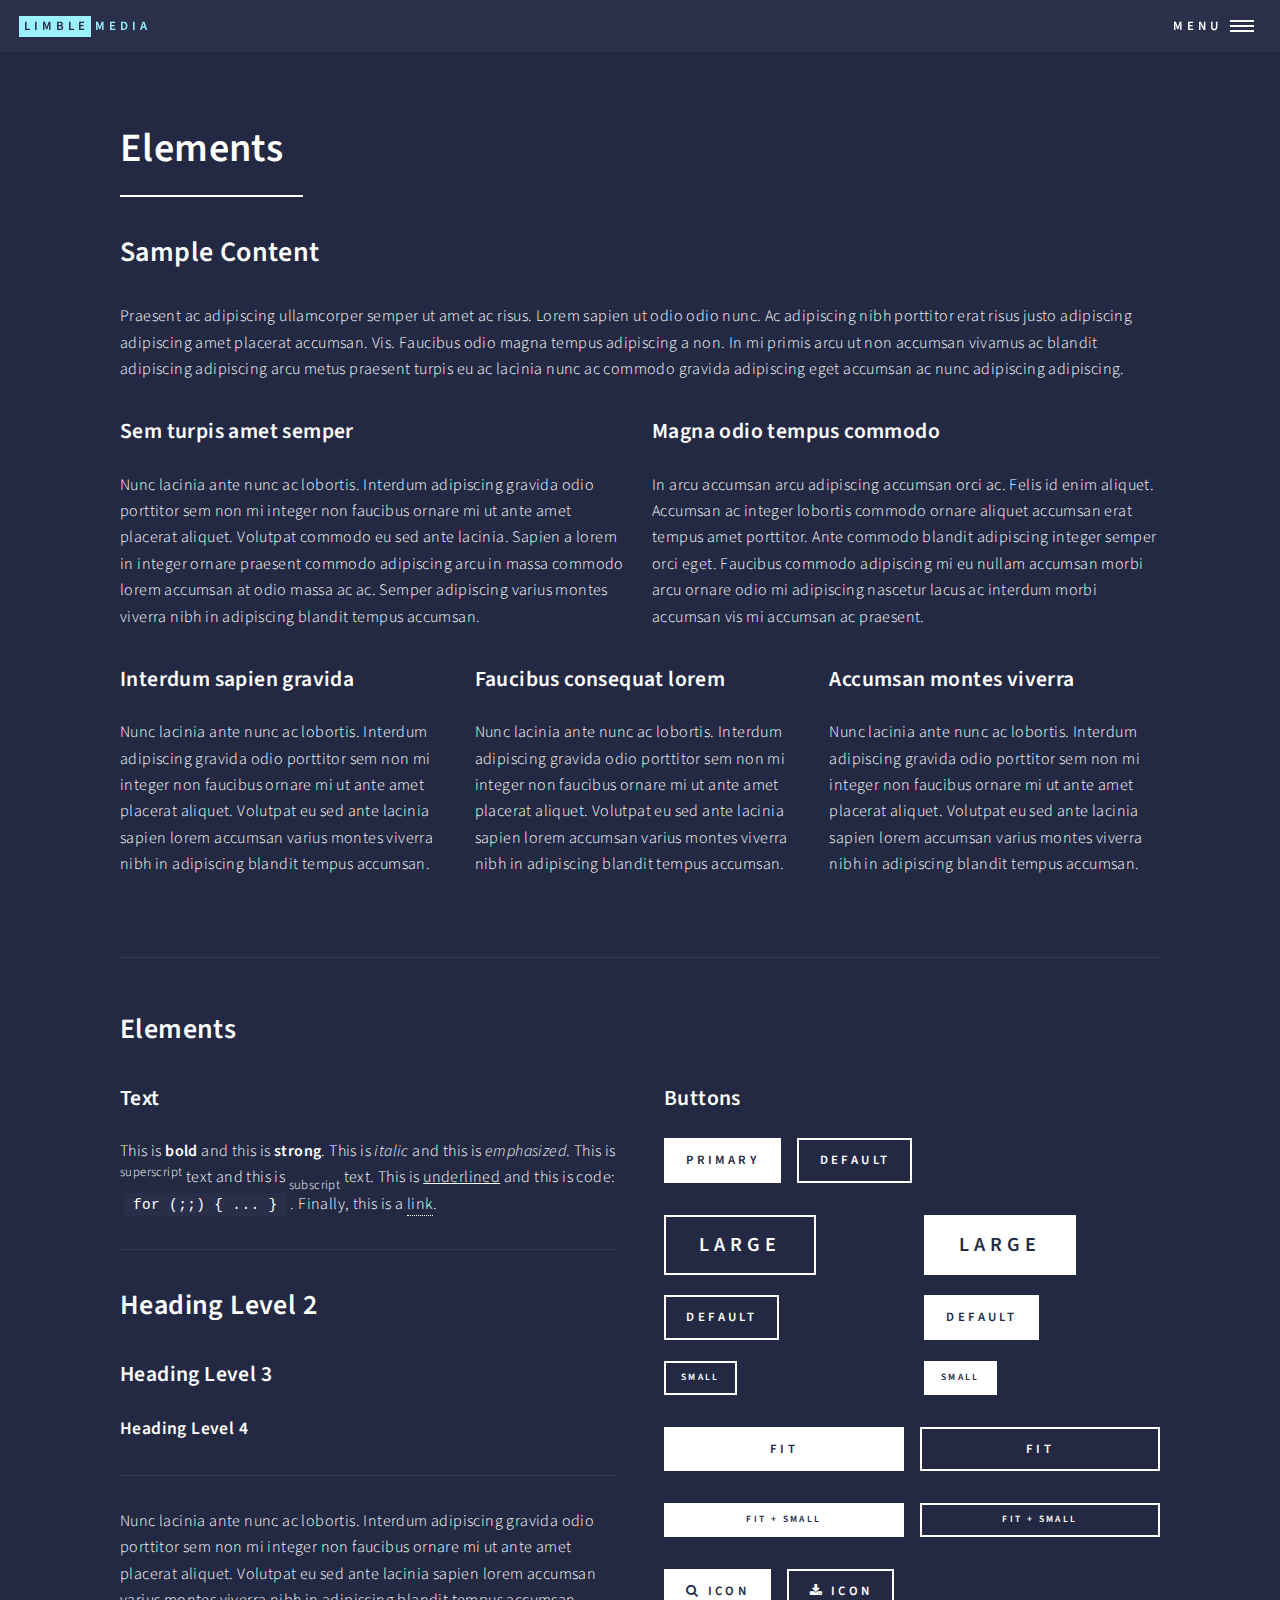
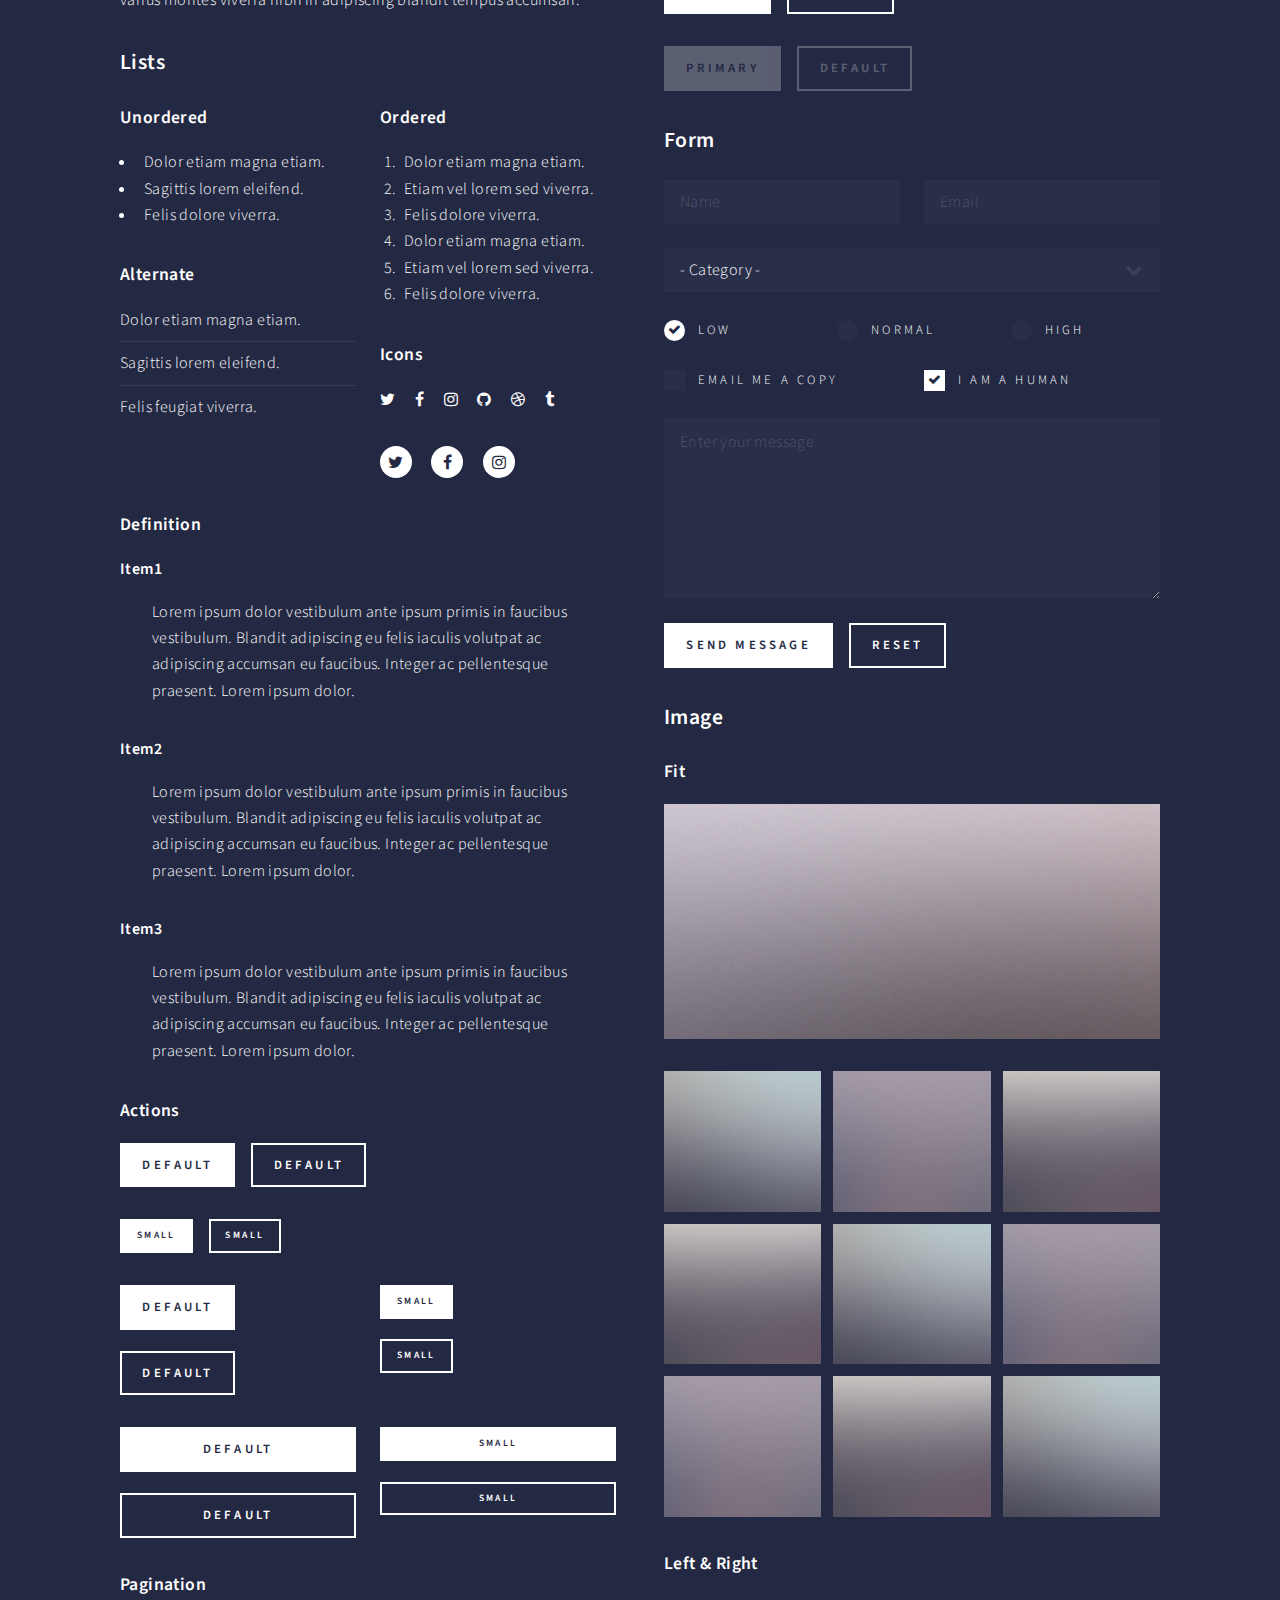
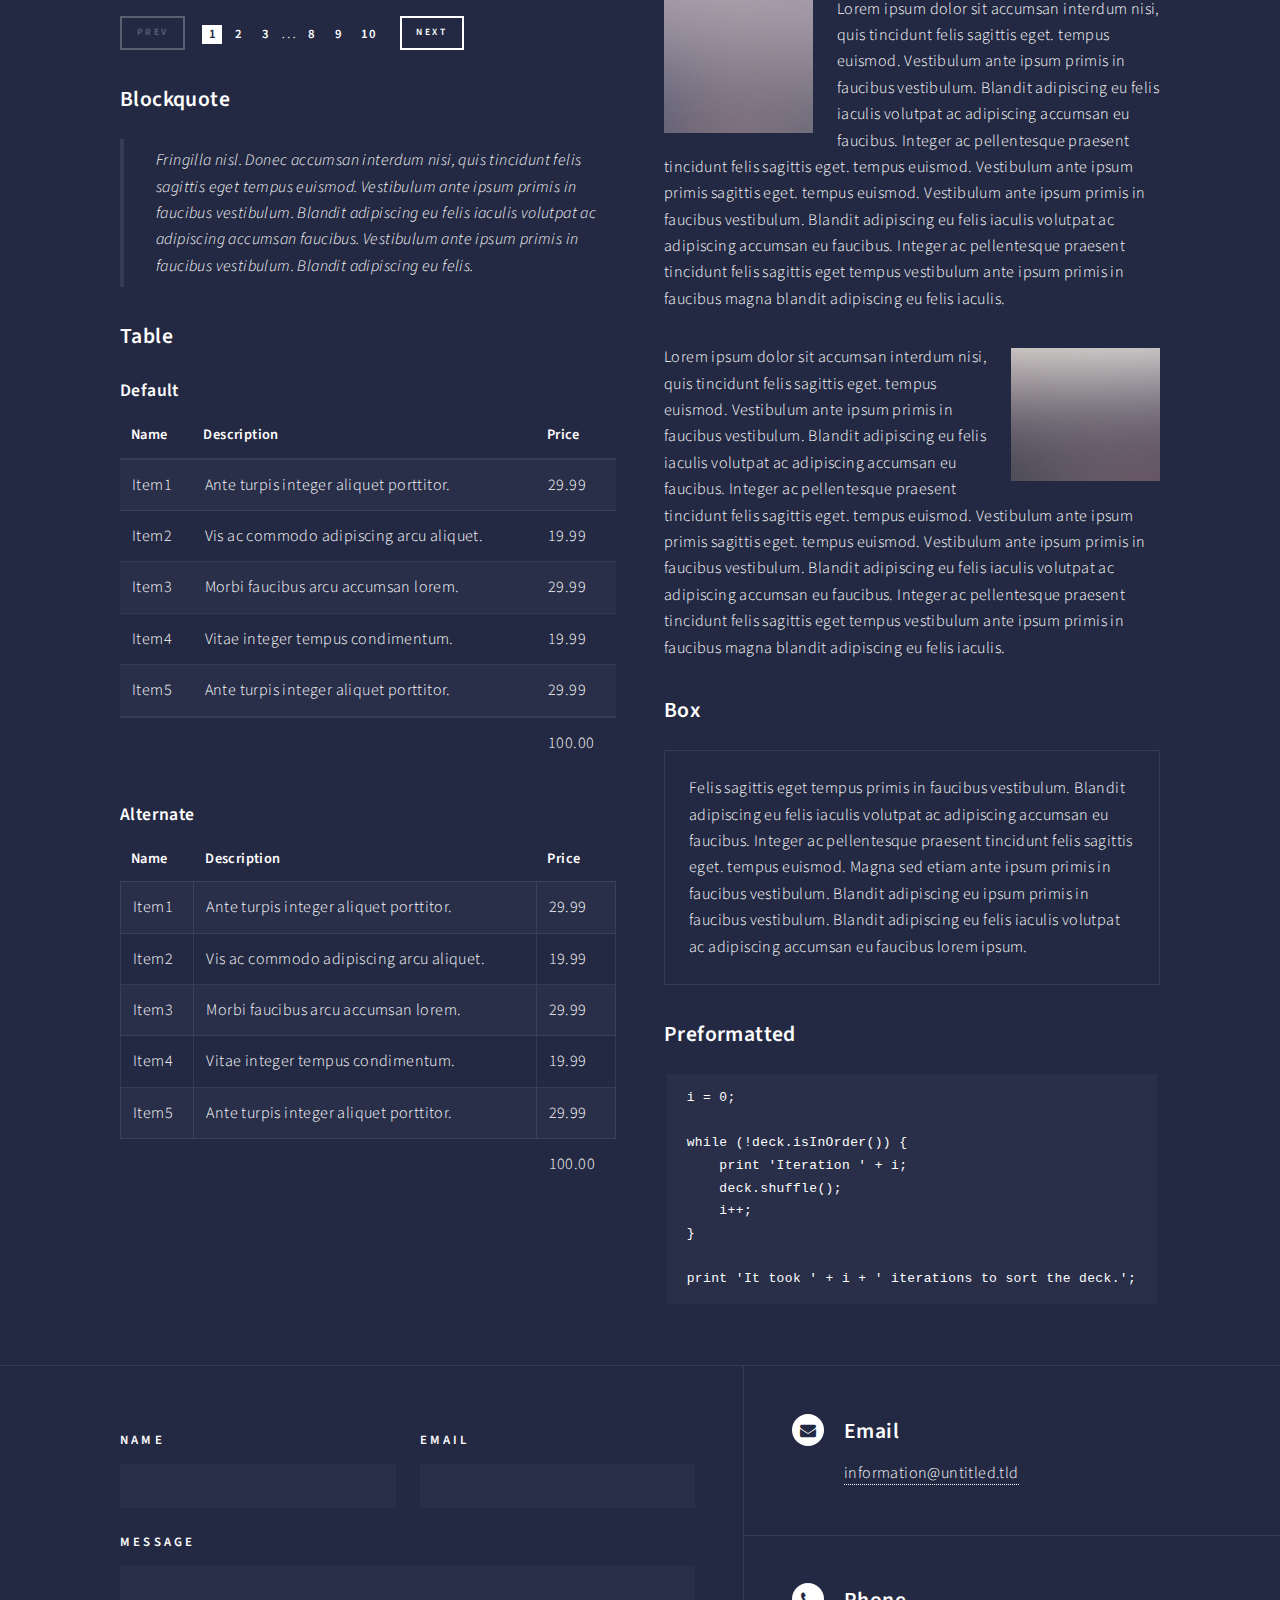
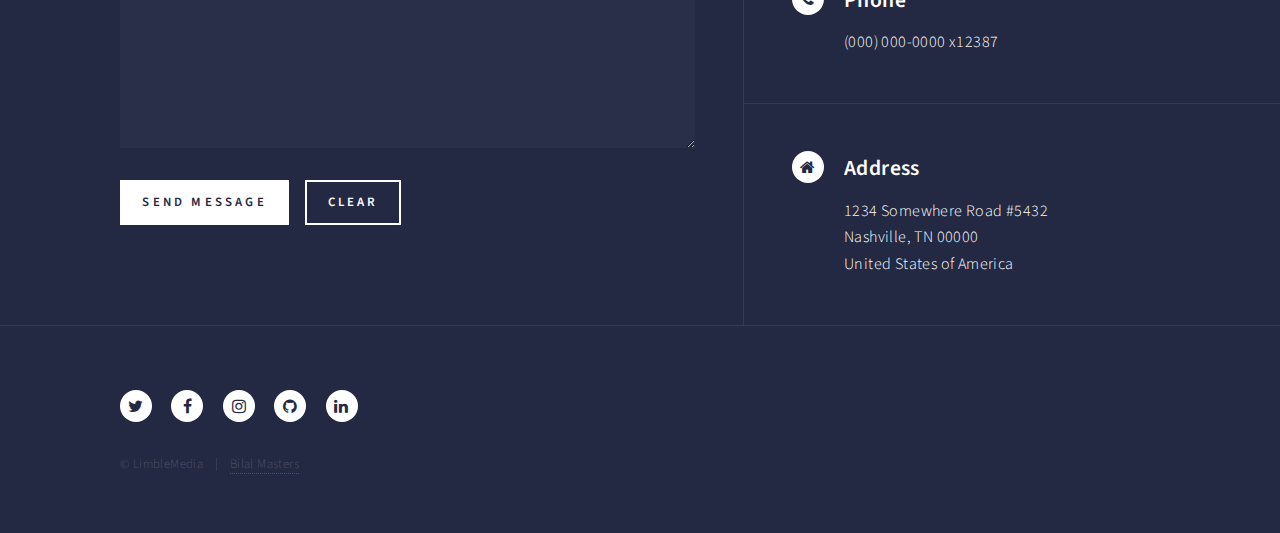
==== about.html @ fd4a2214 "Changes made to multiple files." ====
<!DOCTYPE HTML>
<!--
	Forty by HTML5 UP
	html5up.net | @ajlkn
	Free for personal and commercial use under the CCA 3.0 license (html5up.net/license)
-->
<html>
	<head>
		<title>LimbleMedia</title>
		<meta charset="utf-8" />
		<meta name="viewport" content="width=device-width, initial-scale=1, user-scalable=no" />
		<link rel="stylesheet" href="assets/css/main.css" />
		<noscript><link rel="stylesheet" href="assets/css/noscript.css" /></noscript>
	</head>
	<body class="is-preload">

		<!-- Wrapper -->
			<div id="wrapper">

				<!-- Header -->
					<header id="header">
						<a href="index.html" class="logo"><strong>Limble</strong><span>Media</span></a>
						<nav>
							<a href="#menu">Menu</a>
						</nav>
					</header>

				<!-- Menu -->
					<nav id="menu">
						<ul class="links">
							<li><a href="index.html">Home</a></li>
							<li><a href="landing.html">Landing</a></li>
							<li><a href="generic.html">Generic</a></li>
							<li><a href="elements.html">Elements</a></li>
						</ul>
						<ul class="actions stacked">
							<li><a href="#" class="button primary fit">Get Started</a></li>
							<li><a href="#" class="button fit">Log In</a></li>
						</ul>
					</nav>

				<!-- Main -->
					<div id="main" class="alt">

						<!-- One -->
							<section id="one">
								<div class="inner">
									<header class="major">
										<h1>Elements</h1>
									</header>

									<!-- Content -->
										<h2 id="content">Sample Content</h2>
										<p>Praesent ac adipiscing ullamcorper semper ut amet ac risus. Lorem sapien ut odio odio nunc. Ac adipiscing nibh porttitor erat risus justo adipiscing adipiscing amet placerat accumsan. Vis. Faucibus odio magna tempus adipiscing a non. In mi primis arcu ut non accumsan vivamus ac blandit adipiscing adipiscing arcu metus praesent turpis eu ac lacinia nunc ac commodo gravida adipiscing eget accumsan ac nunc adipiscing adipiscing.</p>
										<div class="row">
											<div class="col-6 col-12-small">
												<h3>Sem turpis amet semper</h3>
												<p>Nunc lacinia ante nunc ac lobortis. Interdum adipiscing gravida odio porttitor sem non mi integer non faucibus ornare mi ut ante amet placerat aliquet. Volutpat commodo eu sed ante lacinia. Sapien a lorem in integer ornare praesent commodo adipiscing arcu in massa commodo lorem accumsan at odio massa ac ac. Semper adipiscing varius montes viverra nibh in adipiscing blandit tempus accumsan.</p>
											</div>
											<div class="col-6 col-12-small">
												<h3>Magna odio tempus commodo</h3>
												<p>In arcu accumsan arcu adipiscing accumsan orci ac. Felis id enim aliquet. Accumsan ac integer lobortis commodo ornare aliquet accumsan erat tempus amet porttitor. Ante commodo blandit adipiscing integer semper orci eget. Faucibus commodo adipiscing mi eu nullam accumsan morbi arcu ornare odio mi adipiscing nascetur lacus ac interdum morbi accumsan vis mi accumsan ac praesent.</p>
											</div>
											<!-- Break -->
											<div class="col-4 col-12-medium">
												<h3>Interdum sapien gravida</h3>
												<p>Nunc lacinia ante nunc ac lobortis. Interdum adipiscing gravida odio porttitor sem non mi integer non faucibus ornare mi ut ante amet placerat aliquet. Volutpat eu sed ante lacinia sapien lorem accumsan varius montes viverra nibh in adipiscing blandit tempus accumsan.</p>
											</div>
											<div class="col-4 col-12-medium">
												<h3>Faucibus consequat lorem</h3>
												<p>Nunc lacinia ante nunc ac lobortis. Interdum adipiscing gravida odio porttitor sem non mi integer non faucibus ornare mi ut ante amet placerat aliquet. Volutpat eu sed ante lacinia sapien lorem accumsan varius montes viverra nibh in adipiscing blandit tempus accumsan.</p>
											</div>
											<div class="col-4 col-12-medium">
												<h3>Accumsan montes viverra</h3>
												<p>Nunc lacinia ante nunc ac lobortis. Interdum adipiscing gravida odio porttitor sem non mi integer non faucibus ornare mi ut ante amet placerat aliquet. Volutpat eu sed ante lacinia sapien lorem accumsan varius montes viverra nibh in adipiscing blandit tempus accumsan.</p>
											</div>
										</div>

									<hr class="major" />

									<!-- Elements -->
										<h2 id="elements">Elements</h2>
										<div class="row gtr-200">
											<div class="col-6 col-12-medium">

												<!-- Text stuff -->
													<h3>Text</h3>
													<p>This is <b>bold</b> and this is <strong>strong</strong>. This is <i>italic</i> and this is <em>emphasized</em>.
													This is <sup>superscript</sup> text and this is <sub>subscript</sub> text.
													This is <u>underlined</u> and this is code: <code>for (;;) { ... }</code>.
													Finally, this is a <a href="#">link</a>.</p>
													<hr />
													<h2>Heading Level 2</h2>
													<h3>Heading Level 3</h3>
													<h4>Heading Level 4</h4>
													<hr />
													<p>Nunc lacinia ante nunc ac lobortis. Interdum adipiscing gravida odio porttitor sem non mi integer non faucibus ornare mi ut ante amet placerat aliquet. Volutpat eu sed ante lacinia sapien lorem accumsan varius montes viverra nibh in adipiscing blandit tempus accumsan.</p>

												<!-- Lists -->
													<h3>Lists</h3>
													<div class="row">
														<div class="col-6 col-12-small">

															<h4>Unordered</h4>
															<ul>
																<li>Dolor etiam magna etiam.</li>
																<li>Sagittis lorem eleifend.</li>
																<li>Felis dolore viverra.</li>
															</ul>

															<h4>Alternate</h4>
															<ul class="alt">
																<li>Dolor etiam magna etiam.</li>
																<li>Sagittis lorem eleifend.</li>
																<li>Felis feugiat viverra.</li>
															</ul>

														</div>
														<div class="col-6 col-12-small">

															<h4>Ordered</h4>
															<ol>
																<li>Dolor etiam magna etiam.</li>
																<li>Etiam vel lorem sed viverra.</li>
																<li>Felis dolore viverra.</li>
																<li>Dolor etiam magna etiam.</li>
																<li>Etiam vel lorem sed viverra.</li>
																<li>Felis dolore viverra.</li>
															</ol>

															<h4>Icons</h4>
															<ul class="icons">
																<li><a href="#" class="icon fa-twitter"><span class="label">Twitter</span></a></li>
																<li><a href="#" class="icon fa-facebook"><span class="label">Facebook</span></a></li>
																<li><a href="#" class="icon fa-instagram"><span class="label">Instagram</span></a></li>
																<li><a href="#" class="icon fa-github"><span class="label">Github</span></a></li>
																<li><a href="#" class="icon fa-dribbble"><span class="label">Dribbble</span></a></li>
																<li><a href="#" class="icon fa-tumblr"><span class="label">Tumblr</span></a></li>
															</ul>
															<ul class="icons">
																<li><a href="#" class="icon alt fa-twitter"><span class="label">Twitter</span></a></li>
																<li><a href="#" class="icon alt fa-facebook"><span class="label">Facebook</span></a></li>
																<li><a href="#" class="icon alt fa-instagram"><span class="label">Instagram</span></a></li>
															</ul>

														</div>
													</div>
													<h4>Definition</h4>
													<dl>
														<dt>Item1</dt>
														<dd>
															<p>Lorem ipsum dolor vestibulum ante ipsum primis in faucibus vestibulum. Blandit adipiscing eu felis iaculis volutpat ac adipiscing accumsan eu faucibus. Integer ac pellentesque praesent. Lorem ipsum dolor.</p>
														</dd>
														<dt>Item2</dt>
														<dd>
															<p>Lorem ipsum dolor vestibulum ante ipsum primis in faucibus vestibulum. Blandit adipiscing eu felis iaculis volutpat ac adipiscing accumsan eu faucibus. Integer ac pellentesque praesent. Lorem ipsum dolor.</p>
														</dd>
														<dt>Item3</dt>
														<dd>
															<p>Lorem ipsum dolor vestibulum ante ipsum primis in faucibus vestibulum. Blandit adipiscing eu felis iaculis volutpat ac adipiscing accumsan eu faucibus. Integer ac pellentesque praesent. Lorem ipsum dolor.</p>
														</dd>
													</dl>

													<h4>Actions</h4>
													<ul class="actions">
														<li><a href="#" class="button primary">Default</a></li>
														<li><a href="#" class="button">Default</a></li>
													</ul>
													<ul class="actions small">
														<li><a href="#" class="button primary small">Small</a></li>
														<li><a href="#" class="button small">Small</a></li>
													</ul>
													<div class="row">
														<div class="col-6 col-12-small">
															<ul class="actions stacked">
																<li><a href="#" class="button primary">Default</a></li>
																<li><a href="#" class="button">Default</a></li>
															</ul>
														</div>
														<div class="col-6 col-12-small">
															<ul class="actions stacked">
																<li><a href="#" class="button primary small">Small</a></li>
																<li><a href="#" class="button small">Small</a></li>
															</ul>
														</div>
														<div class="col-6 col-12-small">
															<ul class="actions stacked">
																<li><a href="#" class="button primary fit">Default</a></li>
																<li><a href="#" class="button fit">Default</a></li>
															</ul>
														</div>
														<div class="col-6 col-12-small">
															<ul class="actions stacked">
																<li><a href="#" class="button primary small fit">Small</a></li>
																<li><a href="#" class="button small fit">Small</a></li>
															</ul>
														</div>
													</div>

													<h4>Pagination</h4>
													<ul class="pagination">
														<li><span class="button small disabled">Prev</span></li>
														<li><a href="#" class="page active">1</a></li>
														<li><a href="#" class="page">2</a></li>
														<li><a href="#" class="page">3</a></li>
														<li><span>&hellip;</span></li>
														<li><a href="#" class="page">8</a></li>
														<li><a href="#" class="page">9</a></li>
														<li><a href="#" class="page">10</a></li>
														<li><a href="#" class="button small">Next</a></li>
													</ul>

												<!-- Blockquote -->
													<h3>Blockquote</h3>
													<blockquote>Fringilla nisl. Donec accumsan interdum nisi, quis tincidunt felis sagittis eget tempus euismod. Vestibulum ante ipsum primis in faucibus vestibulum. Blandit adipiscing eu felis iaculis volutpat ac adipiscing accumsan faucibus. Vestibulum ante ipsum primis in faucibus vestibulum. Blandit adipiscing eu felis.</blockquote>

												<!-- Table -->
													<h3>Table</h3>

													<h4>Default</h4>
													<div class="table-wrapper">
														<table>
															<thead>
																<tr>
																	<th>Name</th>
																	<th>Description</th>
																	<th>Price</th>
																</tr>
															</thead>
															<tbody>
																<tr>
																	<td>Item1</td>
																	<td>Ante turpis integer aliquet porttitor.</td>
																	<td>29.99</td>
																</tr>
																<tr>
																	<td>Item2</td>
																	<td>Vis ac commodo adipiscing arcu aliquet.</td>
																	<td>19.99</td>
																</tr>
																<tr>
																	<td>Item3</td>
																	<td> Morbi faucibus arcu accumsan lorem.</td>
																	<td>29.99</td>
																</tr>
																<tr>
																	<td>Item4</td>
																	<td>Vitae integer tempus condimentum.</td>
																	<td>19.99</td>
																</tr>
																<tr>
																	<td>Item5</td>
																	<td>Ante turpis integer aliquet porttitor.</td>
																	<td>29.99</td>
																</tr>
															</tbody>
															<tfoot>
																<tr>
																	<td colspan="2"></td>
																	<td>100.00</td>
																</tr>
															</tfoot>
														</table>
													</div>

													<h4>Alternate</h4>
													<div class="table-wrapper">
														<table class="alt">
															<thead>
																<tr>
																	<th>Name</th>
																	<th>Description</th>
																	<th>Price</th>
																</tr>
															</thead>
															<tbody>
																<tr>
																	<td>Item1</td>
																	<td>Ante turpis integer aliquet porttitor.</td>
																	<td>29.99</td>
																</tr>
																<tr>
																	<td>Item2</td>
																	<td>Vis ac commodo adipiscing arcu aliquet.</td>
																	<td>19.99</td>
																</tr>
																<tr>
																	<td>Item3</td>
																	<td> Morbi faucibus arcu accumsan lorem.</td>
																	<td>29.99</td>
																</tr>
																<tr>
																	<td>Item4</td>
																	<td>Vitae integer tempus condimentum.</td>
																	<td>19.99</td>
																</tr>
																<tr>
																	<td>Item5</td>
																	<td>Ante turpis integer aliquet porttitor.</td>
																	<td>29.99</td>
																</tr>
															</tbody>
															<tfoot>
																<tr>
																	<td colspan="2"></td>
																	<td>100.00</td>
																</tr>
															</tfoot>
														</table>
													</div>

											</div>
											<div class="col-6 col-12-medium">

												<!-- Buttons -->
													<h3>Buttons</h3>
													<ul class="actions">
														<li><a href="#" class="button primary">Primary</a></li>
														<li><a href="#" class="button">Default</a></li>
													</ul>
													<div class="row">
														<div class="col-6 col-12-xsmall">
															<ul class="actions stacked">
																<li><a href="#" class="button large">Large</a></li>
																<li><a href="#" class="button">Default</a></li>
																<li><a href="#" class="button small">Small</a></li>
															</ul>
														</div>
														<div class="col-6 col-12-xsmall">
															<ul class="actions stacked">
																<li><a href="#" class="button primary large">Large</a></li>
																<li><a href="#" class="button primary">Default</a></li>
																<li><a href="#" class="button primary small">Small</a></li>
															</ul>
														</div>
													</div>
													<ul class="actions fit">
														<li><a href="#" class="button primary fit">Fit</a></li>
														<li><a href="#" class="button fit">Fit</a></li>
													</ul>
													<ul class="actions fit small">
														<li><a href="#" class="button primary fit small">Fit + Small</a></li>
														<li><a href="#" class="button fit small">Fit + Small</a></li>
													</ul>
													<ul class="actions">
														<li><a href="#" class="button primary icon fa-search">Icon</a></li>
														<li><a href="#" class="button icon fa-download">Icon</a></li>
													</ul>
													<ul class="actions">
														<li><span class="button primary disabled">Primary</span></li>
														<li><span class="button disabled">Default</span></li>
													</ul>

												<!-- Form -->
													<h3>Form</h3>

													<form method="post" action="#">
														<div class="row gtr-uniform">
															<div class="col-6 col-12-xsmall">
																<input type="text" name="demo-name" id="demo-name" value="" placeholder="Name" />
															</div>
															<div class="col-6 col-12-xsmall">
																<input type="email" name="demo-email" id="demo-email" value="" placeholder="Email" />
															</div>
															<!-- Break -->
															<div class="col-12">
																<select name="demo-category" id="demo-category">
																	<option value="">- Category -</option>
																	<option value="1">Manufacturing</option>
																	<option value="1">Shipping</option>
																	<option value="1">Administration</option>
																	<option value="1">Human Resources</option>
																</select>
															</div>
															<!-- Break -->
															<div class="col-4 col-12-small">
																<input type="radio" id="demo-priority-low" name="demo-priority" checked>
																<label for="demo-priority-low">Low</label>
															</div>
															<div class="col-4 col-12-small">
																<input type="radio" id="demo-priority-normal" name="demo-priority">
																<label for="demo-priority-normal">Normal</label>
															</div>
															<div class="col-4 col-12-small">
																<input type="radio" id="demo-priority-high" name="demo-priority">
																<label for="demo-priority-high">High</label>
															</div>
															<!-- Break -->
															<div class="col-6 col-12-small">
																<input type="checkbox" id="demo-copy" name="demo-copy">
																<label for="demo-copy">Email me a copy</label>
															</div>
															<div class="col-6 col-12-small">
																<input type="checkbox" id="demo-human" name="demo-human" checked>
																<label for="demo-human">I am a human</label>
															</div>
															<!-- Break -->
															<div class="col-12">
																<textarea name="demo-message" id="demo-message" placeholder="Enter your message" rows="6"></textarea>
															</div>
															<!-- Break -->
															<div class="col-12">
																<ul class="actions">
																	<li><input type="submit" value="Send Message" class="primary" /></li>
																	<li><input type="reset" value="Reset" /></li>
																</ul>
															</div>
														</div>
													</form>

												<!-- Image -->
													<h3>Image</h3>

													<h4>Fit</h4>
													<span class="image fit"><img src="images/pic03.jpg" alt="" /></span>
													<div class="box alt">
														<div class="row gtr-50 gtr-uniform">
															<div class="col-4"><span class="image fit"><img src="images/pic08.jpg" alt="" /></span></div>
															<div class="col-4"><span class="image fit"><img src="images/pic09.jpg" alt="" /></span></div>
															<div class="col-4"><span class="image fit"><img src="images/pic10.jpg" alt="" /></span></div>
															<!-- Break -->
															<div class="col-4"><span class="image fit"><img src="images/pic10.jpg" alt="" /></span></div>
															<div class="col-4"><span class="image fit"><img src="images/pic08.jpg" alt="" /></span></div>
															<div class="col-4"><span class="image fit"><img src="images/pic09.jpg" alt="" /></span></div>
															<!-- Break -->
															<div class="col-4"><span class="image fit"><img src="images/pic09.jpg" alt="" /></span></div>
															<div class="col-4"><span class="image fit"><img src="images/pic10.jpg" alt="" /></span></div>
															<div class="col-4"><span class="image fit"><img src="images/pic08.jpg" alt="" /></span></div>
														</div>
													</div>

													<h4>Left &amp; Right</h4>
													<p><span class="image left"><img src="images/pic09.jpg" alt="" /></span>Lorem ipsum dolor sit accumsan interdum nisi, quis tincidunt felis sagittis eget. tempus euismod. Vestibulum ante ipsum primis in faucibus vestibulum. Blandit adipiscing eu felis iaculis volutpat ac adipiscing accumsan eu faucibus. Integer ac pellentesque praesent tincidunt felis sagittis eget. tempus euismod. Vestibulum ante ipsum primis sagittis eget. tempus euismod. Vestibulum ante ipsum primis in faucibus vestibulum. Blandit adipiscing eu felis iaculis volutpat ac adipiscing accumsan eu faucibus. Integer ac pellentesque praesent tincidunt felis sagittis eget tempus vestibulum ante ipsum primis in faucibus magna blandit adipiscing eu felis iaculis.</p>
													<p><span class="image right"><img src="images/pic10.jpg" alt="" /></span>Lorem ipsum dolor sit accumsan interdum nisi, quis tincidunt felis sagittis eget. tempus euismod. Vestibulum ante ipsum primis in faucibus vestibulum. Blandit adipiscing eu felis iaculis volutpat ac adipiscing accumsan eu faucibus. Integer ac pellentesque praesent tincidunt felis sagittis eget. tempus euismod. Vestibulum ante ipsum primis sagittis eget. tempus euismod. Vestibulum ante ipsum primis in faucibus vestibulum. Blandit adipiscing eu felis iaculis volutpat ac adipiscing accumsan eu faucibus. Integer ac pellentesque praesent tincidunt felis sagittis eget tempus vestibulum ante ipsum primis in faucibus magna blandit adipiscing eu felis iaculis.</p>

												<!-- Box -->
													<h3>Box</h3>
													<div class="box">
														<p>Felis sagittis eget tempus primis in faucibus vestibulum. Blandit adipiscing eu felis iaculis volutpat ac adipiscing accumsan eu faucibus. Integer ac pellentesque praesent tincidunt felis sagittis eget. tempus euismod. Magna sed etiam ante ipsum primis in faucibus vestibulum. Blandit adipiscing eu ipsum primis in faucibus vestibulum. Blandit adipiscing eu felis iaculis volutpat ac adipiscing accumsan eu faucibus lorem ipsum.</p>
													</div>

												<!-- Preformatted Code -->
													<h3>Preformatted</h3>
													<pre><code>i = 0;

while (!deck.isInOrder()) {
    print 'Iteration ' + i;
    deck.shuffle();
    i++;
}

print 'It took ' + i + ' iterations to sort the deck.';
</code></pre>

											</div>
										</div>

								</div>
							</section>

					</div>

				<!-- Contact -->
					<section id="contact">
						<div class="inner">
							<section>
								<form method="post" action="#">
									<div class="fields">
										<div class="field half">
											<label for="name">Name</label>
											<input type="text" name="name" id="name" />
										</div>
										<div class="field half">
											<label for="email">Email</label>
											<input type="text" name="email" id="email" />
										</div>
										<div class="field">
											<label for="message">Message</label>
											<textarea name="message" id="message" rows="6"></textarea>
										</div>
									</div>
									<ul class="actions">
										<li><input type="submit" value="Send Message" class="primary" /></li>
										<li><input type="reset" value="Clear" /></li>
									</ul>
								</form>
							</section>
							<section class="split">
								<section>
									<div class="contact-method">
										<span class="icon alt fa-envelope"></span>
										<h3>Email</h3>
										<a href="#">information@untitled.tld</a>
									</div>
								</section>
								<section>
									<div class="contact-method">
										<span class="icon alt fa-phone"></span>
										<h3>Phone</h3>
										<span>(000) 000-0000 x12387</span>
									</div>
								</section>
								<section>
									<div class="contact-method">
										<span class="icon alt fa-home"></span>
										<h3>Address</h3>
										<span>1234 Somewhere Road #5432<br />
										Nashville, TN 00000<br />
										United States of America</span>
									</div>
								</section>
							</section>
						</div>
					</section>

				<!-- Footer -->
					<footer id="footer">
						<div class="inner">
							<ul class="icons">
								<li><a href="#" class="icon alt fa-twitter"><span class="label">Twitter</span></a></li>
								<li><a href="#" class="icon alt fa-facebook"><span class="label">Facebook</span></a></li>
								<li><a href="#" class="icon alt fa-instagram"><span class="label">Instagram</span></a></li>
								<li><a href="#" class="icon alt fa-github"><span class="label">GitHub</span></a></li>
								<li><a href="#" class="icon alt fa-linkedin"><span class="label">LinkedIn</span></a></li>
							</ul>
							<ul class="copyright">
								<li>&copy; LimbleMedia</li><li><a href="https://www.bilalmasters.com/">Bilal Masters</a></li>
							</ul>
						</div>
					</footer>

			</div>

		<!-- Scripts -->
			<script src="assets/js/jquery.min.js"></script>
			<script src="assets/js/jquery.scrolly.min.js"></script>
			<script src="assets/js/jquery.scrollex.min.js"></script>
			<script src="assets/js/browser.min.js"></script>
			<script src="assets/js/breakpoints.min.js"></script>
			<script src="assets/js/util.js"></script>
			<script src="assets/js/main.js"></script>

	</body>
</html>
---- assets/css/main.css ----
@import url(font-awesome.min.css);
@import url("https://fonts.googleapis.com/css?family=Source+Sans+Pro:300,300italic,600,600italic");

/*
	Forty by HTML5 UP
	html5up.net | @ajlkn
	Free for personal and commercial use under the CCA 3.0 license (html5up.net/license)
*/

html, body, div, span, applet, object,
iframe, h1, h2, h3, h4, h5, h6, p, blockquote,
pre, a, abbr, acronym, address, big, cite,
code, del, dfn, em, img, ins, kbd, q, s, samp,
small, strike, strong, sub, sup, tt, var, b,
u, i, center, dl, dt, dd, ol, ul, li, fieldset,
form, label, legend, table, caption, tbody,
tfoot, thead, tr, th, td, article, aside,
canvas, details, embed, figure, figcaption,
footer, header, hgroup, menu, nav, output, ruby,
section, summary, time, mark, audio, video {
	margin: 0;
	padding: 0;
	border: 0;
	font-size: 100%;
	font: inherit;
	vertical-align: baseline;}

article, aside, details, figcaption, figure,
footer, header, hgroup, menu, nav, section {
	display: block;}

body {
	line-height: 1;
}

ol, ul {
	list-style: none;
}

blockquote, q {
	quotes: none;
}

	blockquote:before, blockquote:after, q:before, q:after {
		content: '';
		content: none;
	}

table {
	border-collapse: collapse;
	border-spacing: 0;
}

body {
	-webkit-text-size-adjust: none;
}

mark {
	background-color: transparent;
	color: inherit;
}

input::-moz-focus-inner {
	border: 0;
	padding: 0;
}

input, select, textarea {
	-moz-appearance: none;
	-webkit-appearance: none;
	-ms-appearance: none;
	appearance: none;
}

/* Basic */

	@-ms-viewport {
		width: device-width;
	}

	body {
		-ms-overflow-style: scrollbar;
	}

	@media screen and (max-width: 480px) {

		html, body {
			min-width: 320px;
		}

	}

	html {
		-webkit-box-sizing: border-box;
		box-sizing: border-box;
	}

	*, *:before, *:after {
		-webkit-box-sizing: inherit;
		box-sizing: inherit;
	}

	body {
		background: #242943;
	}

		body.is-preload *, body.is-preload *:before, body.is-preload *:after {
			-webkit-animation: none !important;
			animation: none !important;
			-webkit-transition: none !important;
			transition: none !important;
		}

/* Type */

	body, input, select, textarea {
		color: #ffffff;
		font-family: "Source Sans Pro", Helvetica, sans-serif;
		font-size: 17pt;
		font-weight: 300;
		letter-spacing: 0.025em;
		line-height: 1.65;
	}

		@media screen and (max-width: 1680px) {

			body, input, select, textarea {
				font-size: 14pt;
			}

		}

		@media screen and (max-width: 1280px) {

			body, input, select, textarea {
				font-size: 12pt;
			}

		}

		@media screen and (max-width: 360px) {

			body, input, select, textarea {
				font-size: 11pt;
			}

		}

	a {
		-webkit-transition: color 0.2s ease-in-out, border-bottom-color 0.2s ease-in-out;
		transition: color 0.2s ease-in-out, border-bottom-color 0.2s ease-in-out;
		border-bottom: dotted 1px;
		color: inherit;
		text-decoration: none;
	}

		a:hover {
			border-bottom-color: transparent;
			color: #9bf1ff !important;
		}

		a:active {
			color: #53e3fb !important;
		}

	strong, b {
		color: #ffffff;
		font-weight: 600;
	}

	em, i {
		font-style: italic;
	}

	p {
		margin: 0 0 2em 0;
	}

	h1, h2, h3, h4, h5, h6 {
		color: #ffffff;
		font-weight: 600;
		line-height: 1.65;
		margin: 0 0 1em 0;
	}

		h1 a, h2 a, h3 a, h4 a, h5 a, h6 a {
			color: inherit;
			border-bottom: 0;
		}

	h1 {
		font-size: 2.5em;
	}

	h2 {
		font-size: 1.75em;
	}

	h3 {
		font-size: 1.35em;
	}

	h4 {
		font-size: 1.1em;
	}

	h5 {
		font-size: 0.9em;
	}

	h6 {
		font-size: 0.7em;
	}

	@media screen and (max-width: 736px) {

		h1 {
			font-size: 2em;
		}

		h2 {
			font-size: 1.5em;
		}

		h3 {
			font-size: 1.25em;
		}

	}

	sub {
		font-size: 0.8em;
		position: relative;
		top: 0.5em;
	}

	sup {
		font-size: 0.8em;
		position: relative;
		top: -0.5em;
	}

	blockquote {
		border-left: solid 4px rgba(212, 212, 255, 0.1);
		font-style: italic;
		margin: 0 0 2em 0;
		padding: 0.5em 0 0.5em 2em;
	}

	code {
		background: rgba(212, 212, 255, 0.035);
		font-family: "Courier New", monospace;
		font-size: 0.9em;
		margin: 0 0.25em;
		padding: 0.25em 0.65em;
	}

	pre {
		-webkit-overflow-scrolling: touch;
		font-family: "Courier New", monospace;
		font-size: 0.9em;
		margin: 0 0 2em 0;
	}

		pre code {
			display: block;
			line-height: 1.75;
			padding: 1em 1.5em;
			overflow-x: auto;
		}

	hr {
		border: 0;
		border-bottom: solid 1px rgba(212, 212, 255, 0.1);
		margin: 2em 0;
	}

		hr.major {
			margin: 3em 0;
		}

	.align-left {
		text-align: left;
	}

	.align-center {
		text-align: center;
	}

	.align-right {
		text-align: right;
	}

/* Row */

	.row {
		display: -webkit-box;
		display: -ms-flexbox;
		display: flex;
		-ms-flex-wrap: wrap;
		flex-wrap: wrap;
		-webkit-box-sizing: border-box;
		box-sizing: border-box;
		-webkit-box-align: stretch;
		-ms-flex-align: stretch;
		align-items: stretch;
	}

		.row > * {
			-webkit-box-sizing: border-box;
			box-sizing: border-box;
		}

		.row.gtr-uniform > * > :last-child {
			margin-bottom: 0;
		}

		.row.aln-left {
			-webkit-box-pack: start;
			-ms-flex-pack: start;
			justify-content: flex-start;
		}

		.row.aln-center {
			-webkit-box-pack: center;
			-ms-flex-pack: center;
			justify-content: center;
		}

		.row.aln-right {
			-webkit-box-pack: end;
			-ms-flex-pack: end;
			justify-content: flex-end;
		}

		.row.aln-top {
			-webkit-box-align: start;
			-ms-flex-align: start;
			align-items: flex-start;
		}

		.row.aln-middle {
			-webkit-box-align: center;
			-ms-flex-align: center;
			align-items: center;
		}

		.row.aln-bottom {
			-webkit-box-align: end;
			-ms-flex-align: end;
			align-items: flex-end;
		}

		.row > .imp {
			-webkit-box-ordinal-group: 0;
			-ms-flex-order: -1;
			order: -1;
		}

		.row > .col-1 {
			width: 8.3333333333%;
		}

		.row > .off-1 {
			margin-left: 8.3333333333%;
		}

		.row > .col-2 {
			width: 16.6666666667%;
		}

		.row > .off-2 {
			margin-left: 16.6666666667%;
		}

		.row > .col-3 {
			width: 25%;
		}

		.row > .off-3 {
			margin-left: 25%;
		}

		.row > .col-4 {
			width: 33.3333333333%;
		}

		.row > .off-4 {
			margin-left: 33.3333333333%;
		}

		.row > .col-5 {
			width: 41.6666666667%;
		}

		.row > .off-5 {
			margin-left: 41.6666666667%;
		}

		.row > .col-6 {
			width: 50%;
		}

		.row > .off-6 {
			margin-left: 50%;
		}

		.row > .col-7 {
			width: 58.3333333333%;
		}

		.row > .off-7 {
			margin-left: 58.3333333333%;
		}

		.row > .col-8 {
			width: 66.6666666667%;
		}

		.row > .off-8 {
			margin-left: 66.6666666667%;
		}

		.row > .col-9 {
			width: 75%;
		}

		.row > .off-9 {
			margin-left: 75%;
		}

		.row > .col-10 {
			width: 83.3333333333%;
		}

		.row > .off-10 {
			margin-left: 83.3333333333%;
		}

		.row > .col-11 {
			width: 91.6666666667%;
		}

		.row > .off-11 {
			margin-left: 91.6666666667%;
		}

		.row > .col-12 {
			width: 100%;
		}

		.row > .off-12 {
			margin-left: 100%;
		}

		.row.gtr-0 {
			margin-top: 0;
			margin-left: 0em;
		}

			.row.gtr-0 > * {
				padding: 0 0 0 0em;
			}

			.row.gtr-0.gtr-uniform {
				margin-top: 0em;
			}

				.row.gtr-0.gtr-uniform > * {
					padding-top: 0em;
				}

		.row.gtr-25 {
			margin-top: 0;
			margin-left: -0.5em;
		}

			.row.gtr-25 > * {
				padding: 0 0 0 0.5em;
			}

			.row.gtr-25.gtr-uniform {
				margin-top: -0.5em;
			}

				.row.gtr-25.gtr-uniform > * {
					padding-top: 0.5em;
				}

		.row.gtr-50 {
			margin-top: 0;
			margin-left: -1em;
		}

			.row.gtr-50 > * {
				padding: 0 0 0 1em;
			}

			.row.gtr-50.gtr-uniform {
				margin-top: -1em;
			}

				.row.gtr-50.gtr-uniform > * {
					padding-top: 1em;
				}

		.row {
			margin-top: 0;
			margin-left: -2em;
		}

			.row > * {
				padding: 0 0 0 2em;
			}

			.row.gtr-uniform {
				margin-top: -2em;
			}

				.row.gtr-uniform > * {
					padding-top: 2em;
				}

		.row.gtr-150 {
			margin-top: 0;
			margin-left: -3em;
		}

			.row.gtr-150 > * {
				padding: 0 0 0 3em;
			}

			.row.gtr-150.gtr-uniform {
				margin-top: -3em;
			}

				.row.gtr-150.gtr-uniform > * {
					padding-top: 3em;
				}

		.row.gtr-200 {
			margin-top: 0;
			margin-left: -4em;
		}

			.row.gtr-200 > * {
				padding: 0 0 0 4em;
			}

			.row.gtr-200.gtr-uniform {
				margin-top: -4em;
			}

				.row.gtr-200.gtr-uniform > * {
					padding-top: 4em;
				}

		@media screen and (max-width: 1680px) {

			.row {
				display: -webkit-box;
				display: -ms-flexbox;
				display: flex;
				-ms-flex-wrap: wrap;
				flex-wrap: wrap;
				-webkit-box-sizing: border-box;
				box-sizing: border-box;
				-webkit-box-align: stretch;
				-ms-flex-align: stretch;
				align-items: stretch;
			}

				.row > * {
					-webkit-box-sizing: border-box;
					box-sizing: border-box;
				}

				.row.gtr-uniform > * > :last-child {
					margin-bottom: 0;
				}

				.row.aln-left {
					-webkit-box-pack: start;
					-ms-flex-pack: start;
					justify-content: flex-start;
				}

				.row.aln-center {
					-webkit-box-pack: center;
					-ms-flex-pack: center;
					justify-content: center;
				}

				.row.aln-right {
					-webkit-box-pack: end;
					-ms-flex-pack: end;
					justify-content: flex-end;
				}

				.row.aln-top {
					-webkit-box-align: start;
					-ms-flex-align: start;
					align-items: flex-start;
				}

				.row.aln-middle {
					-webkit-box-align: center;
					-ms-flex-align: center;
					align-items: center;
				}

				.row.aln-bottom {
					-webkit-box-align: end;
					-ms-flex-align: end;
					align-items: flex-end;
				}

				.row > .imp-xlarge {
					-webkit-box-ordinal-group: 0;
					-ms-flex-order: -1;
					order: -1;
				}

				.row > .col-1-xlarge {
					width: 8.3333333333%;
				}

				.row > .off-1-xlarge {
					margin-left: 8.3333333333%;
				}

				.row > .col-2-xlarge {
					width: 16.6666666667%;
				}

				.row > .off-2-xlarge {
					margin-left: 16.6666666667%;
				}

				.row > .col-3-xlarge {
					width: 25%;
				}

				.row > .off-3-xlarge {
					margin-left: 25%;
				}

				.row > .col-4-xlarge {
					width: 33.3333333333%;
				}

				.row > .off-4-xlarge {
					margin-left: 33.3333333333%;
				}

				.row > .col-5-xlarge {
					width: 41.6666666667%;
				}

				.row > .off-5-xlarge {
					margin-left: 41.6666666667%;
				}

				.row > .col-6-xlarge {
					width: 50%;
				}

				.row > .off-6-xlarge {
					margin-left: 50%;
				}

				.row > .col-7-xlarge {
					width: 58.3333333333%;
				}

				.row > .off-7-xlarge {
					margin-left: 58.3333333333%;
				}

				.row > .col-8-xlarge {
					width: 66.6666666667%;
				}

				.row > .off-8-xlarge {
					margin-left: 66.6666666667%;
				}

				.row > .col-9-xlarge {
					width: 75%;
				}

				.row > .off-9-xlarge {
					margin-left: 75%;
				}

				.row > .col-10-xlarge {
					width: 83.3333333333%;
				}

				.row > .off-10-xlarge {
					margin-left: 83.3333333333%;
				}

				.row > .col-11-xlarge {
					width: 91.6666666667%;
				}

				.row > .off-11-xlarge {
					margin-left: 91.6666666667%;
				}

				.row > .col-12-xlarge {
					width: 100%;
				}

				.row > .off-12-xlarge {
					margin-left: 100%;
				}

				.row.gtr-0 {
					margin-top: 0;
					margin-left: 0em;
				}

					.row.gtr-0 > * {
						padding: 0 0 0 0em;
					}

					.row.gtr-0.gtr-uniform {
						margin-top: 0em;
					}

						.row.gtr-0.gtr-uniform > * {
							padding-top: 0em;
						}

				.row.gtr-25 {
					margin-top: 0;
					margin-left: -0.5em;
				}

					.row.gtr-25 > * {
						padding: 0 0 0 0.5em;
					}

					.row.gtr-25.gtr-uniform {
						margin-top: -0.5em;
					}

						.row.gtr-25.gtr-uniform > * {
							padding-top: 0.5em;
						}

				.row.gtr-50 {
					margin-top: 0;
					margin-left: -1em;
				}

					.row.gtr-50 > * {
						padding: 0 0 0 1em;
					}

					.row.gtr-50.gtr-uniform {
						margin-top: -1em;
					}

						.row.gtr-50.gtr-uniform > * {
							padding-top: 1em;
						}

				.row {
					margin-top: 0;
					margin-left: -2em;
				}

					.row > * {
						padding: 0 0 0 2em;
					}

					.row.gtr-uniform {
						margin-top: -2em;
					}

						.row.gtr-uniform > * {
							padding-top: 2em;
						}

				.row.gtr-150 {
					margin-top: 0;
					margin-left: -3em;
				}

					.row.gtr-150 > * {
						padding: 0 0 0 3em;
					}

					.row.gtr-150.gtr-uniform {
						margin-top: -3em;
					}

						.row.gtr-150.gtr-uniform > * {
							padding-top: 3em;
						}

				.row.gtr-200 {
					margin-top: 0;
					margin-left: -4em;
				}

					.row.gtr-200 > * {
						padding: 0 0 0 4em;
					}

					.row.gtr-200.gtr-uniform {
						margin-top: -4em;
					}

						.row.gtr-200.gtr-uniform > * {
							padding-top: 4em;
						}

		}

		@media screen and (max-width: 1280px) {

			.row {
				display: -webkit-box;
				display: -ms-flexbox;
				display: flex;
				-ms-flex-wrap: wrap;
				flex-wrap: wrap;
				-webkit-box-sizing: border-box;
				box-sizing: border-box;
				-webkit-box-align: stretch;
				-ms-flex-align: stretch;
				align-items: stretch;
			}

				.row > * {
					-webkit-box-sizing: border-box;
					box-sizing: border-box;
				}

				.row.gtr-uniform > * > :last-child {
					margin-bottom: 0;
				}

				.row.aln-left {
					-webkit-box-pack: start;
					-ms-flex-pack: start;
					justify-content: flex-start;
				}

				.row.aln-center {
					-webkit-box-pack: center;
					-ms-flex-pack: center;
					justify-content: center;
				}

				.row.aln-right {
					-webkit-box-pack: end;
					-ms-flex-pack: end;
					justify-content: flex-end;
				}

				.row.aln-top {
					-webkit-box-align: start;
					-ms-flex-align: start;
					align-items: flex-start;
				}

				.row.aln-middle {
					-webkit-box-align: center;
					-ms-flex-align: center;
					align-items: center;
				}

				.row.aln-bottom {
					-webkit-box-align: end;
					-ms-flex-align: end;
					align-items: flex-end;
				}

				.row > .imp-large {
					-webkit-box-ordinal-group: 0;
					-ms-flex-order: -1;
					order: -1;
				}

				.row > .col-1-large {
					width: 8.3333333333%;
				}

				.row > .off-1-large {
					margin-left: 8.3333333333%;
				}

				.row > .col-2-large {
					width: 16.6666666667%;
				}

				.row > .off-2-large {
					margin-left: 16.6666666667%;
				}

				.row > .col-3-large {
					width: 25%;
				}

				.row > .off-3-large {
					margin-left: 25%;
				}

				.row > .col-4-large {
					width: 33.3333333333%;
				}

				.row > .off-4-large {
					margin-left: 33.3333333333%;
				}

				.row > .col-5-large {
					width: 41.6666666667%;
				}

				.row > .off-5-large {
					margin-left: 41.6666666667%;
				}

				.row > .col-6-large {
					width: 50%;
				}

				.row > .off-6-large {
					margin-left: 50%;
				}

				.row > .col-7-large {
					width: 58.3333333333%;
				}

				.row > .off-7-large {
					margin-left: 58.3333333333%;
				}

				.row > .col-8-large {
					width: 66.6666666667%;
				}

				.row > .off-8-large {
					margin-left: 66.6666666667%;
				}

				.row > .col-9-large {
					width: 75%;
				}

				.row > .off-9-large {
					margin-left: 75%;
				}

				.row > .col-10-large {
					width: 83.3333333333%;
				}

				.row > .off-10-large {
					margin-left: 83.3333333333%;
				}

				.row > .col-11-large {
					width: 91.6666666667%;
				}

				.row > .off-11-large {
					margin-left: 91.6666666667%;
				}

				.row > .col-12-large {
					width: 100%;
				}

				.row > .off-12-large {
					margin-left: 100%;
				}

				.row.gtr-0 {
					margin-top: 0;
					margin-left: 0em;
				}

					.row.gtr-0 > * {
						padding: 0 0 0 0em;
					}

					.row.gtr-0.gtr-uniform {
						margin-top: 0em;
					}

						.row.gtr-0.gtr-uniform > * {
							padding-top: 0em;
						}

				.row.gtr-25 {
					margin-top: 0;
					margin-left: -0.375em;
				}

					.row.gtr-25 > * {
						padding: 0 0 0 0.375em;
					}

					.row.gtr-25.gtr-uniform {
						margin-top: -0.375em;
					}

						.row.gtr-25.gtr-uniform > * {
							padding-top: 0.375em;
						}

				.row.gtr-50 {
					margin-top: 0;
					margin-left: -0.75em;
				}

					.row.gtr-50 > * {
						padding: 0 0 0 0.75em;
					}

					.row.gtr-50.gtr-uniform {
						margin-top: -0.75em;
					}

						.row.gtr-50.gtr-uniform > * {
							padding-top: 0.75em;
						}

				.row {
					margin-top: 0;
					margin-left: -1.5em;
				}

					.row > * {
						padding: 0 0 0 1.5em;
					}

					.row.gtr-uniform {
						margin-top: -1.5em;
					}

						.row.gtr-uniform > * {
							padding-top: 1.5em;
						}

				.row.gtr-150 {
					margin-top: 0;
					margin-left: -2.25em;
				}

					.row.gtr-150 > * {
						padding: 0 0 0 2.25em;
					}

					.row.gtr-150.gtr-uniform {
						margin-top: -2.25em;
					}

						.row.gtr-150.gtr-uniform > * {
							padding-top: 2.25em;
						}

				.row.gtr-200 {
					margin-top: 0;
					margin-left: -3em;
				}

					.row.gtr-200 > * {
						padding: 0 0 0 3em;
					}

					.row.gtr-200.gtr-uniform {
						margin-top: -3em;
					}

						.row.gtr-200.gtr-uniform > * {
							padding-top: 3em;
						}

		}

		@media screen and (max-width: 980px) {

			.row {
				display: -webkit-box;
				display: -ms-flexbox;
				display: flex;
				-ms-flex-wrap: wrap;
				flex-wrap: wrap;
				-webkit-box-sizing: border-box;
				box-sizing: border-box;
				-webkit-box-align: stretch;
				-ms-flex-align: stretch;
				align-items: stretch;
			}

				.row > * {
					-webkit-box-sizing: border-box;
					box-sizing: border-box;
				}

				.row.gtr-uniform > * > :last-child {
					margin-bottom: 0;
				}

				.row.aln-left {
					-webkit-box-pack: start;
					-ms-flex-pack: start;
					justify-content: flex-start;
				}

				.row.aln-center {
					-webkit-box-pack: center;
					-ms-flex-pack: center;
					justify-content: center;
				}

				.row.aln-right {
					-webkit-box-pack: end;
					-ms-flex-pack: end;
					justify-content: flex-end;
				}

				.row.aln-top {
					-webkit-box-align: start;
					-ms-flex-align: start;
					align-items: flex-start;
				}

				.row.aln-middle {
					-webkit-box-align: center;
					-ms-flex-align: center;
					align-items: center;
				}

				.row.aln-bottom {
					-webkit-box-align: end;
					-ms-flex-align: end;
					align-items: flex-end;
				}

				.row > .imp-medium {
					-webkit-box-ordinal-group: 0;
					-ms-flex-order: -1;
					order: -1;
				}

				.row > .col-1-medium {
					width: 8.3333333333%;
				}

				.row > .off-1-medium {
					margin-left: 8.3333333333%;
				}

				.row > .col-2-medium {
					width: 16.6666666667%;
				}

				.row > .off-2-medium {
					margin-left: 16.6666666667%;
				}

				.row > .col-3-medium {
					width: 25%;
				}

				.row > .off-3-medium {
					margin-left: 25%;
				}

				.row > .col-4-medium {
					width: 33.3333333333%;
				}

				.row > .off-4-medium {
					margin-left: 33.3333333333%;
				}

				.row > .col-5-medium {
					width: 41.6666666667%;
				}

				.row > .off-5-medium {
					margin-left: 41.6666666667%;
				}

				.row > .col-6-medium {
					width: 50%;
				}

				.row > .off-6-medium {
					margin-left: 50%;
				}

				.row > .col-7-medium {
					width: 58.3333333333%;
				}

				.row > .off-7-medium {
					margin-left: 58.3333333333%;
				}

				.row > .col-8-medium {
					width: 66.6666666667%;
				}

				.row > .off-8-medium {
					margin-left: 66.6666666667%;
				}

				.row > .col-9-medium {
					width: 75%;
				}

				.row > .off-9-medium {
					margin-left: 75%;
				}

				.row > .col-10-medium {
					width: 83.3333333333%;
				}

				.row > .off-10-medium {
					margin-left: 83.3333333333%;
				}

				.row > .col-11-medium {
					width: 91.6666666667%;
				}

				.row > .off-11-medium {
					margin-left: 91.6666666667%;
				}

				.row > .col-12-medium {
					width: 100%;
				}

				.row > .off-12-medium {
					margin-left: 100%;
				}

				.row.gtr-0 {
					margin-top: 0;
					margin-left: 0em;
				}

					.row.gtr-0 > * {
						padding: 0 0 0 0em;
					}

					.row.gtr-0.gtr-uniform {
						margin-top: 0em;
					}

						.row.gtr-0.gtr-uniform > * {
							padding-top: 0em;
						}

				.row.gtr-25 {
					margin-top: 0;
					margin-left: -0.375em;
				}

					.row.gtr-25 > * {
						padding: 0 0 0 0.375em;
					}

					.row.gtr-25.gtr-uniform {
						margin-top: -0.375em;
					}

						.row.gtr-25.gtr-uniform > * {
							padding-top: 0.375em;
						}

				.row.gtr-50 {
					margin-top: 0;
					margin-left: -0.75em;
				}

					.row.gtr-50 > * {
						padding: 0 0 0 0.75em;
					}

					.row.gtr-50.gtr-uniform {
						margin-top: -0.75em;
					}

						.row.gtr-50.gtr-uniform > * {
							padding-top: 0.75em;
						}

				.row {
					margin-top: 0;
					margin-left: -1.5em;
				}

					.row > * {
						padding: 0 0 0 1.5em;
					}

					.row.gtr-uniform {
						margin-top: -1.5em;
					}

						.row.gtr-uniform > * {
							padding-top: 1.5em;
						}

				.row.gtr-150 {
					margin-top: 0;
					margin-left: -2.25em;
				}

					.row.gtr-150 > * {
						padding: 0 0 0 2.25em;
					}

					.row.gtr-150.gtr-uniform {
						margin-top: -2.25em;
					}

						.row.gtr-150.gtr-uniform > * {
							padding-top: 2.25em;
						}

				.row.gtr-200 {
					margin-top: 0;
					margin-left: -3em;
				}

					.row.gtr-200 > * {
						padding: 0 0 0 3em;
					}

					.row.gtr-200.gtr-uniform {
						margin-top: -3em;
					}

						.row.gtr-200.gtr-uniform > * {
							padding-top: 3em;
						}

		}

		@media screen and (max-width: 736px) {

			.row {
				display: -webkit-box;
				display: -ms-flexbox;
				display: flex;
				-ms-flex-wrap: wrap;
				flex-wrap: wrap;
				-webkit-box-sizing: border-box;
				box-sizing: border-box;
				-webkit-box-align: stretch;
				-ms-flex-align: stretch;
				align-items: stretch;
			}

				.row > * {
					-webkit-box-sizing: border-box;
					box-sizing: border-box;
				}

				.row.gtr-uniform > * > :last-child {
					margin-bottom: 0;
				}

				.row.aln-left {
					-webkit-box-pack: start;
					-ms-flex-pack: start;
					justify-content: flex-start;
				}

				.row.aln-center {
					-webkit-box-pack: center;
					-ms-flex-pack: center;
					justify-content: center;
				}

				.row.aln-right {
					-webkit-box-pack: end;
					-ms-flex-pack: end;
					justify-content: flex-end;
				}

				.row.aln-top {
					-webkit-box-align: start;
					-ms-flex-align: start;
					align-items: flex-start;
				}

				.row.aln-middle {
					-webkit-box-align: center;
					-ms-flex-align: center;
					align-items: center;
				}

				.row.aln-bottom {
					-webkit-box-align: end;
					-ms-flex-align: end;
					align-items: flex-end;
				}

				.row > .imp-small {
					-webkit-box-ordinal-group: 0;
					-ms-flex-order: -1;
					order: -1;
				}

				.row > .col-1-small {
					width: 8.3333333333%;
				}

				.row > .off-1-small {
					margin-left: 8.3333333333%;
				}

				.row > .col-2-small {
					width: 16.6666666667%;
				}

				.row > .off-2-small {
					margin-left: 16.6666666667%;
				}

				.row > .col-3-small {
					width: 25%;
				}

				.row > .off-3-small {
					margin-left: 25%;
				}

				.row > .col-4-small {
					width: 33.3333333333%;
				}

				.row > .off-4-small {
					margin-left: 33.3333333333%;
				}

				.row > .col-5-small {
					width: 41.6666666667%;
				}

				.row > .off-5-small {
					margin-left: 41.6666666667%;
				}

				.row > .col-6-small {
					width: 50%;
				}

				.row > .off-6-small {
					margin-left: 50%;
				}

				.row > .col-7-small {
					width: 58.3333333333%;
				}

				.row > .off-7-small {
					margin-left: 58.3333333333%;
				}

				.row > .col-8-small {
					width: 66.6666666667%;
				}

				.row > .off-8-small {
					margin-left: 66.6666666667%;
				}

				.row > .col-9-small {
					width: 75%;
				}

				.row > .off-9-small {
					margin-left: 75%;
				}

				.row > .col-10-small {
					width: 83.3333333333%;
				}

				.row > .off-10-small {
					margin-left: 83.3333333333%;
				}

				.row > .col-11-small {
					width: 91.6666666667%;
				}

				.row > .off-11-small {
					margin-left: 91.6666666667%;
				}

				.row > .col-12-small {
					width: 100%;
				}

				.row > .off-12-small {
					margin-left: 100%;
				}

				.row.gtr-0 {
					margin-top: 0;
					margin-left: 0em;
				}

					.row.gtr-0 > * {
						padding: 0 0 0 0em;
					}

					.row.gtr-0.gtr-uniform {
						margin-top: 0em;
					}

						.row.gtr-0.gtr-uniform > * {
							padding-top: 0em;
						}

				.row.gtr-25 {
					margin-top: 0;
					margin-left: -0.3125em;
				}

					.row.gtr-25 > * {
						padding: 0 0 0 0.3125em;
					}

					.row.gtr-25.gtr-uniform {
						margin-top: -0.3125em;
					}

						.row.gtr-25.gtr-uniform > * {
							padding-top: 0.3125em;
						}

				.row.gtr-50 {
					margin-top: 0;
					margin-left: -0.625em;
				}

					.row.gtr-50 > * {
						padding: 0 0 0 0.625em;
					}

					.row.gtr-50.gtr-uniform {
						margin-top: -0.625em;
					}

						.row.gtr-50.gtr-uniform > * {
							padding-top: 0.625em;
						}

				.row {
					margin-top: 0;
					margin-left: -1.25em;
				}

					.row > * {
						padding: 0 0 0 1.25em;
					}

					.row.gtr-uniform {
						margin-top: -1.25em;
					}

						.row.gtr-uniform > * {
							padding-top: 1.25em;
						}

				.row.gtr-150 {
					margin-top: 0;
					margin-left: -1.875em;
				}

					.row.gtr-150 > * {
						padding: 0 0 0 1.875em;
					}

					.row.gtr-150.gtr-uniform {
						margin-top: -1.875em;
					}

						.row.gtr-150.gtr-uniform > * {
							padding-top: 1.875em;
						}

				.row.gtr-200 {
					margin-top: 0;
					margin-left: -2.5em;
				}

					.row.gtr-200 > * {
						padding: 0 0 0 2.5em;
					}

					.row.gtr-200.gtr-uniform {
						margin-top: -2.5em;
					}

						.row.gtr-200.gtr-uniform > * {
							padding-top: 2.5em;
						}

		}

		@media screen and (max-width: 480px) {

			.row {
				display: -webkit-box;
				display: -ms-flexbox;
				display: flex;
				-ms-flex-wrap: wrap;
				flex-wrap: wrap;
				-webkit-box-sizing: border-box;
				box-sizing: border-box;
				-webkit-box-align: stretch;
				-ms-flex-align: stretch;
				align-items: stretch;
			}

				.row > * {
					-webkit-box-sizing: border-box;
					box-sizing: border-box;
				}

				.row.gtr-uniform > * > :last-child {
					margin-bottom: 0;
				}

				.row.aln-left {
					-webkit-box-pack: start;
					-ms-flex-pack: start;
					justify-content: flex-start;
				}

				.row.aln-center {
					-webkit-box-pack: center;
					-ms-flex-pack: center;
					justify-content: center;
				}

				.row.aln-right {
					-webkit-box-pack: end;
					-ms-flex-pack: end;
					justify-content: flex-end;
				}

				.row.aln-top {
					-webkit-box-align: start;
					-ms-flex-align: start;
					align-items: flex-start;
				}

				.row.aln-middle {
					-webkit-box-align: center;
					-ms-flex-align: center;
					align-items: center;
				}

				.row.aln-bottom {
					-webkit-box-align: end;
					-ms-flex-align: end;
					align-items: flex-end;
				}

				.row > .imp-xsmall {
					-webkit-box-ordinal-group: 0;
					-ms-flex-order: -1;
					order: -1;
				}

				.row > .col-1-xsmall {
					width: 8.3333333333%;
				}

				.row > .off-1-xsmall {
					margin-left: 8.3333333333%;
				}

				.row > .col-2-xsmall {
					width: 16.6666666667%;
				}

				.row > .off-2-xsmall {
					margin-left: 16.6666666667%;
				}

				.row > .col-3-xsmall {
					width: 25%;
				}

				.row > .off-3-xsmall {
					margin-left: 25%;
				}

				.row > .col-4-xsmall {
					width: 33.3333333333%;
				}

				.row > .off-4-xsmall {
					margin-left: 33.3333333333%;
				}

				.row > .col-5-xsmall {
					width: 41.6666666667%;
				}

				.row > .off-5-xsmall {
					margin-left: 41.6666666667%;
				}

				.row > .col-6-xsmall {
					width: 50%;
				}

				.row > .off-6-xsmall {
					margin-left: 50%;
				}

				.row > .col-7-xsmall {
					width: 58.3333333333%;
				}

				.row > .off-7-xsmall {
					margin-left: 58.3333333333%;
				}

				.row > .col-8-xsmall {
					width: 66.6666666667%;
				}

				.row > .off-8-xsmall {
					margin-left: 66.6666666667%;
				}

				.row > .col-9-xsmall {
					width: 75%;
				}

				.row > .off-9-xsmall {
					margin-left: 75%;
				}

				.row > .col-10-xsmall {
					width: 83.3333333333%;
				}

				.row > .off-10-xsmall {
					margin-left: 83.3333333333%;
				}

				.row > .col-11-xsmall {
					width: 91.6666666667%;
				}

				.row > .off-11-xsmall {
					margin-left: 91.6666666667%;
				}

				.row > .col-12-xsmall {
					width: 100%;
				}

				.row > .off-12-xsmall {
					margin-left: 100%;
				}

				.row.gtr-0 {
					margin-top: 0;
					margin-left: 0em;
				}

					.row.gtr-0 > * {
						padding: 0 0 0 0em;
					}

					.row.gtr-0.gtr-uniform {
						margin-top: 0em;
					}

						.row.gtr-0.gtr-uniform > * {
							padding-top: 0em;
						}

				.row.gtr-25 {
					margin-top: 0;
					margin-left: -0.3125em;
				}

					.row.gtr-25 > * {
						padding: 0 0 0 0.3125em;
					}

					.row.gtr-25.gtr-uniform {
						margin-top: -0.3125em;
					}

						.row.gtr-25.gtr-uniform > * {
							padding-top: 0.3125em;
						}

				.row.gtr-50 {
					margin-top: 0;
					margin-left: -0.625em;
				}

					.row.gtr-50 > * {
						padding: 0 0 0 0.625em;
					}

					.row.gtr-50.gtr-uniform {
						margin-top: -0.625em;
					}

						.row.gtr-50.gtr-uniform > * {
							padding-top: 0.625em;
						}

				.row {
					margin-top: 0;
					margin-left: -1.25em;
				}

					.row > * {
						padding: 0 0 0 1.25em;
					}

					.row.gtr-uniform {
						margin-top: -1.25em;
					}

						.row.gtr-uniform > * {
							padding-top: 1.25em;
						}

				.row.gtr-150 {
					margin-top: 0;
					margin-left: -1.875em;
				}

					.row.gtr-150 > * {
						padding: 0 0 0 1.875em;
					}

					.row.gtr-150.gtr-uniform {
						margin-top: -1.875em;
					}

						.row.gtr-150.gtr-uniform > * {
							padding-top: 1.875em;
						}

				.row.gtr-200 {
					margin-top: 0;
					margin-left: -2.5em;
				}

					.row.gtr-200 > * {
						padding: 0 0 0 2.5em;
					}

					.row.gtr-200.gtr-uniform {
						margin-top: -2.5em;
					}

						.row.gtr-200.gtr-uniform > * {
							padding-top: 2.5em;
						}

		}

/* Section/Article */

	section.special, article.special {
		text-align: center;
	}

	header.major {
		width: -moz-max-content;
		width: -webkit-max-content;
		width: -ms-max-content;
		width: max-content;
		margin-bottom: 2em;
	}

		header.major > :first-child {
			margin-bottom: 0;
			width: calc(100% + 0.5em);
		}

			header.major > :first-child:after {
				content: '';
				background-color: #ffffff;
				display: block;
				height: 2px;
				margin: 0.325em 0 0.5em 0;
				width: 100%;
			}

		header.major > p {
			font-size: 0.7em;
			font-weight: 600;
			letter-spacing: 0.25em;
			margin-bottom: 0;
			text-transform: uppercase;
		}

		body.is-ie header.major > :first-child:after {
			max-width: 9em;
		}

		body.is-ie header.major > h1:after {
			max-width: 100% !important;
		}

	@media screen and (max-width: 736px) {

		header.major > p br {
			display: none;
		}

	}

/* Form */

	form {
		margin: 0 0 2em 0;
	}

		form > :last-child {
			margin-bottom: 0;
		}

		form > .fields {
			display: -moz-flex;
			display: -ms-flex;
			display: -webkit-box;
			display: -ms-flexbox;
			display: flex;
			-ms-flex-wrap: wrap;
			flex-wrap: wrap;
			width: calc(100% + 3em);
			margin: -1.5em 0 2em -1.5em;
		}

			form > .fields > .field {
				-moz-flex-grow: 0;
				-ms-flex-grow: 0;
				-webkit-box-flex: 0;
				-ms-flex-positive: 0;
				flex-grow: 0;
				-ms-flex-shrink: 0;
				-ms-flex-negative: 0;
				flex-shrink: 0;
				padding: 1.5em 0 0 1.5em;
				width: calc(100% - 1.5em);
			}

				form > .fields > .field.half {
					width: calc(50% - 0.75em);
				}

				form > .fields > .field.third {
					width: calc(100%/3 - 0.5em);
				}

				form > .fields > .field.quarter {
					width: calc(25% - 0.375em);
				}

		@media screen and (max-width: 480px) {

			form > .fields {
				width: calc(100% + 3em);
				margin: -1.5em 0 2em -1.5em;
			}

				form > .fields > .field {
					padding: 1.5em 0 0 1.5em;
					width: calc(100% - 1.5em);
				}

					form > .fields > .field.half {
						width: calc(100% - 1.5em);
					}

					form > .fields > .field.third {
						width: calc(100% - 1.5em);
					}

					form > .fields > .field.quarter {
						width: calc(100% - 1.5em);
					}

		}

	label {
		color: #ffffff;
		display: block;
		font-size: 0.8em;
		font-weight: 600;
		letter-spacing: 0.25em;
		margin: 0 0 1em 0;
		text-transform: uppercase;
	}

	input[type="text"],
	input[type="password"],
	input[type="email"],
	input[type="tel"],
	input[type="search"],
	input[type="url"],
	select,
	textarea {
		-moz-appearance: none;
		-webkit-appearance: none;
		-ms-appearance: none;
		appearance: none;
		background: rgba(212, 212, 255, 0.035);
		border: none;
		border-radius: 0;
		color: inherit;
		display: block;
		outline: 0;
		padding: 0 1em;
		text-decoration: none;
		width: 100%;
	}

		input[type="text"]:invalid,
		input[type="password"]:invalid,
		input[type="email"]:invalid,
		input[type="tel"]:invalid,
		input[type="search"]:invalid,
		input[type="url"]:invalid,
		select:invalid,
		textarea:invalid {
			-webkit-box-shadow: none;
			box-shadow: none;
		}

		input[type="text"]:focus,
		input[type="password"]:focus,
		input[type="email"]:focus,
		input[type="tel"]:focus,
		input[type="search"]:focus,
		input[type="url"]:focus,
		select:focus,
		textarea:focus {
			border-color: #9bf1ff;
			-webkit-box-shadow: 0 0 0 2px #9bf1ff;
			box-shadow: 0 0 0 2px #9bf1ff;
		}

	select {
		background-image: url("data:image/svg+xml;charset=utf8,%3Csvg xmlns='http://www.w3.org/2000/svg' width='40' height='40' preserveAspectRatio='none' viewBox='0 0 40 40'%3E%3Cpath d='M9.4,12.3l10.4,10.4l10.4-10.4c0.2-0.2,0.5-0.4,0.9-0.4c0.3,0,0.6,0.1,0.9,0.4l3.3,3.3c0.2,0.2,0.4,0.5,0.4,0.9 c0,0.4-0.1,0.6-0.4,0.9L20.7,31.9c-0.2,0.2-0.5,0.4-0.9,0.4c-0.3,0-0.6-0.1-0.9-0.4L4.3,17.3c-0.2-0.2-0.4-0.5-0.4-0.9 c0-0.4,0.1-0.6,0.4-0.9l3.3-3.3c0.2-0.2,0.5-0.4,0.9-0.4S9.1,12.1,9.4,12.3z' fill='rgba(212, 212, 255, 0.1)' /%3E%3C/svg%3E");
		background-size: 1.25rem;
		background-repeat: no-repeat;
		background-position: calc(100% - 1rem) center;
		height: 2.75em;
		padding-right: 2.75em;
		text-overflow: ellipsis;
	}

		select option {
			color: #ffffff;
			background: #242943;
		}

		select:focus::-ms-value {
			background-color: transparent;
		}

		select::-ms-expand {
			display: none;
		}

	input[type="text"],
	input[type="password"],
	input[type="email"],
	input[type="tel"],
	input[type="search"],
	input[type="url"],
	select {
		height: 2.75em;
	}

	textarea {
		padding: 0.75em 1em;
	}

	input[type="checkbox"],
	input[type="radio"] {
		-moz-appearance: none;
		-webkit-appearance: none;
		-ms-appearance: none;
		appearance: none;
		display: block;
		float: left;
		margin-right: -2em;
		opacity: 0;
		width: 1em;
		z-index: -1;
	}

		input[type="checkbox"] + label,
		input[type="radio"] + label {
			text-decoration: none;
			color: #ffffff;
			cursor: pointer;
			display: inline-block;
			font-weight: 300;
			padding-left: 2.65em;
			padding-right: 0.75em;
			position: relative;
		}

			input[type="checkbox"] + label:before,
			input[type="radio"] + label:before {
				-moz-osx-font-smoothing: grayscale;
				-webkit-font-smoothing: antialiased;
				font-family: FontAwesome;
				font-style: normal;
				font-weight: normal;
				text-transform: none !important;
			}

			input[type="checkbox"] + label:before,
			input[type="radio"] + label:before {
				background: rgba(212, 212, 255, 0.035);
				content: '';
				display: inline-block;
				height: 1.65em;
				left: 0;
				letter-spacing: 0;
				line-height: 1.58125em;
				position: absolute;
				text-align: center;
				top: 0;
				width: 1.65em;
			}

		input[type="checkbox"]:checked + label:before,
		input[type="radio"]:checked + label:before {
			background: #ffffff;
			border-color: #9bf1ff;
			content: '\f00c';
			color: #242943;
		}

		input[type="checkbox"]:focus + label:before,
		input[type="radio"]:focus + label:before {
			-webkit-box-shadow: 0 0 0 2px #9bf1ff;
			box-shadow: 0 0 0 2px #9bf1ff;
		}

	input[type="radio"] + label:before {
		border-radius: 100%;
	}

	::-webkit-input-placeholder {
		color: rgba(244, 244, 255, 0.2) !important;
		opacity: 1.0;
	}

	:-moz-placeholder {
		color: rgba(244, 244, 255, 0.2) !important;
		opacity: 1.0;
	}

	::-moz-placeholder {
		color: rgba(244, 244, 255, 0.2) !important;
		opacity: 1.0;
	}

	:-ms-input-placeholder {
		color: rgba(244, 244, 255, 0.2) !important;
		opacity: 1.0;
	}

/* Box */

	.box {
		border: solid 1px rgba(212, 212, 255, 0.1);
		margin-bottom: 2em;
		padding: 1.5em;
	}

		.box > :last-child,
		.box > :last-child > :last-child,
		.box > :last-child > :last-child > :last-child {
			margin-bottom: 0;
		}

		.box.alt {
			border: 0;
			border-radius: 0;
			padding: 0;
		}

/* Icon */

	.icon {
		text-decoration: none;
		border-bottom: none;
		position: relative;
	}

		.icon:before {
			-moz-osx-font-smoothing: grayscale;
			-webkit-font-smoothing: antialiased;
			font-family: FontAwesome;
			font-style: normal;
			font-weight: normal;
			text-transform: none !important;
		}

		.icon > .label {
			display: none;
		}

		.icon.alt:before {
			background-color: #ffffff;
			border-radius: 100%;
			color: #242943;
			display: inline-block;
			height: 2em;
			line-height: 2em;
			text-align: center;
			width: 2em;
		}

	a.icon.alt:before {
		-webkit-transition: background-color 0.2s ease-in-out;
		transition: background-color 0.2s ease-in-out;
	}

	a.icon.alt:hover:before {
		background-color: #6fc3df;
	}

	a.icon.alt:active:before {
		background-color: #37a6cb;
	}

/* Image */

	.image {
		border: 0;
		display: inline-block;
		position: relative;
	}

		.image img {
			display: block;
		}

		.image.left, .image.right {
			max-width: 30%;
		}

			.image.left img, .image.right img {
				width: 100%;
			}

		.image.left {
			float: left;
			margin: 0 1.5em 1.25em 0;
			top: 0.25em;
		}

		.image.right {
			float: right;
			margin: 0 0 1.25em 1.5em;
			top: 0.25em;
		}

		.image.fit {
			display: block;
			margin: 0 0 2em 0;
			width: 100%;
		}

			.image.fit img {
				width: 100%;
			}

		.image.main {
			display: block;
			margin: 2.5em 0;
			width: 100%;
		}

			.image.main img {
				width: 100%;
			}

			@media screen and (max-width: 736px) {

				.image.main {
					margin: 1.5em 0;
				}

			}

/* List */

	ol {
		list-style: decimal;
		margin: 0 0 2em 0;
		padding-left: 1.25em;
	}

		ol li {
			padding-left: 0.25em;
		}

	ul {
		list-style: disc;
		margin: 0 0 2em 0;
		padding-left: 1em;
	}

		ul li {
			padding-left: 0.5em;
		}

		ul.alt {
			list-style: none;
			padding-left: 0;
		}

			ul.alt li {
				border-top: solid 1px rgba(212, 212, 255, 0.1);
				padding: 0.5em 0;
			}

				ul.alt li:first-child {
					border-top: 0;
					padding-top: 0;
				}

	dl {
		margin: 0 0 2em 0;
	}

		dl dt {
			display: block;
			font-weight: 600;
			margin: 0 0 1em 0;
		}

		dl dd {
			margin-left: 2em;
		}

/* Actions */

	ul.actions {
		display: -moz-flex;
		display: -ms-flex;
		display: -webkit-box;
		display: -ms-flexbox;
		display: flex;
		cursor: default;
		list-style: none;
		margin-left: -1em;
		padding-left: 0;
	}

		ul.actions li {
			padding: 0 0 0 1em;
			vertical-align: middle;
		}

		ul.actions.special {
			-moz-justify-content: center;
			-ms-justify-content: center;
			-webkit-box-pack: center;
			-ms-flex-pack: center;
			justify-content: center;
			width: 100%;
			margin-left: 0;
		}

			ul.actions.special li:first-child {
				padding-left: 0;
			}

		ul.actions.stacked {
			-moz-flex-direction: column;
			-ms-flex-direction: column;
			-webkit-box-orient: vertical;
			-webkit-box-direction: normal;
			flex-direction: column;
			margin-left: 0;
		}

			ul.actions.stacked li {
				padding: 1.3em 0 0 0;
			}

				ul.actions.stacked li:first-child {
					padding-top: 0;
				}

		ul.actions.fit {
			width: calc(100% + 1em);
		}

			ul.actions.fit li {
				-moz-flex-grow: 1;
				-ms-flex-grow: 1;
				-webkit-box-flex: 1;
				-ms-flex-positive: 1;
				flex-grow: 1;
				-ms-flex-shrink: 1;
				-ms-flex-negative: 1;
				flex-shrink: 1;
				width: 100%;
			}

				ul.actions.fit li > * {
					width: 100%;
				}

			ul.actions.fit.stacked {
				width: 100%;
			}

/* Icons */

	ul.icons {
		cursor: default;
		list-style: none;
		padding-left: 0;
	}

		ul.icons li {
			display: inline-block;
			padding: 0 1em 0 0;
		}

			ul.icons li:last-child {
				padding-right: 0;
			}

		@media screen and (max-width: 736px) {

			ul.icons li {
				padding: 0 0.75em 0 0;
			}

		}

/* Pagination */

	ul.pagination {
		cursor: default;
		list-style: none;
		padding-left: 0;
	}

		ul.pagination li {
			display: inline-block;
			padding-left: 0;
			vertical-align: middle;
		}

			ul.pagination li > .page {
				-webkit-transition: background-color 0.2s ease-in-out, color 0.2s ease-in-out;
				transition: background-color 0.2s ease-in-out, color 0.2s ease-in-out;
				border-bottom: 0;
				display: inline-block;
				font-size: 0.8em;
				font-weight: 600;
				height: 1.5em;
				line-height: 1.5em;
				margin: 0 0.125em;
				min-width: 1.5em;
				padding: 0 0.5em;
				text-align: center;
			}

				ul.pagination li > .page.active {
					background-color: #ffffff;
					color: #242943;
				}

					ul.pagination li > .page.active:hover {
						background-color: #9bf1ff;
						color: #242943 !important;
					}

					ul.pagination li > .page.active:active {
						background-color: #53e3fb;
					}

			ul.pagination li:first-child {
				padding-right: 0.75em;
			}

			ul.pagination li:last-child {
				padding-left: 0.75em;
			}

		@media screen and (max-width: 480px) {

			ul.pagination li:nth-child(n+2):nth-last-child(n+2) {
				display: none;
			}

			ul.pagination li:first-child {
				padding-right: 0;
			}

		}

/* Table */

	.table-wrapper {
		-webkit-overflow-scrolling: touch;
		overflow-x: auto;
	}

	table {
		margin: 0 0 2em 0;
		width: 100%;
	}

		table tbody tr {
			border: solid 1px rgba(212, 212, 255, 0.1);
			border-left: 0;
			border-right: 0;
		}

			table tbody tr:nth-child(2n + 1) {
				background-color: rgba(212, 212, 255, 0.035);
			}

		table td {
			padding: 0.75em 0.75em;
		}

		table th {
			color: #ffffff;
			font-size: 0.9em;
			font-weight: 600;
			padding: 0 0.75em 0.75em 0.75em;
			text-align: left;
		}

		table thead {
			border-bottom: solid 2px rgba(212, 212, 255, 0.1);
		}

		table tfoot {
			border-top: solid 2px rgba(212, 212, 255, 0.1);
		}

		table.alt {
			border-collapse: separate;
		}

			table.alt tbody tr td {
				border: solid 1px rgba(212, 212, 255, 0.1);
				border-left-width: 0;
				border-top-width: 0;
			}

				table.alt tbody tr td:first-child {
					border-left-width: 1px;
				}

			table.alt tbody tr:first-child td {
				border-top-width: 1px;
			}

			table.alt thead {
				border-bottom: 0;
			}

			table.alt tfoot {
				border-top: 0;
			}

/* Button */

	input[type="submit"],
	input[type="reset"],
	input[type="button"],
	button,
	.button {
		-moz-appearance: none;
		-webkit-appearance: none;
		-ms-appearance: none;
		appearance: none;
		-webkit-transition: background-color 0.2s ease-in-out, box-shadow 0.2s ease-in-out, color 0.2s ease-in-out;
		-webkit-transition: background-color 0.2s ease-in-out, color 0.2s ease-in-out, -webkit-box-shadow 0.2s ease-in-out;
		transition: background-color 0.2s ease-in-out, color 0.2s ease-in-out, -webkit-box-shadow 0.2s ease-in-out;
		transition: background-color 0.2s ease-in-out, box-shadow 0.2s ease-in-out, color 0.2s ease-in-out;
		transition: background-color 0.2s ease-in-out, box-shadow 0.2s ease-in-out, color 0.2s ease-in-out, -webkit-box-shadow 0.2s ease-in-out;
		background-color: transparent;
		border: 0;
		border-radius: 0;
		-webkit-box-shadow: inset 0 0 0 2px #ffffff;
		box-shadow: inset 0 0 0 2px #ffffff;
		color: #ffffff;
		cursor: pointer;
		display: inline-block;
		font-size: 0.8em;
		font-weight: 600;
		height: 3.5em;
		letter-spacing: 0.25em;
		line-height: 3.5em;
		padding: 0 1.75em;
		text-align: center;
		text-decoration: none;
		text-transform: uppercase;
		white-space: nowrap;
	}

		input[type="submit"]:hover, input[type="submit"]:active,
		input[type="reset"]:hover,
		input[type="reset"]:active,
		input[type="button"]:hover,
		input[type="button"]:active,
		button:hover,
		button:active,
		.button:hover,
		.button:active {
			-webkit-box-shadow: inset 0 0 0 2px #9bf1ff;
			box-shadow: inset 0 0 0 2px #9bf1ff;
			color: #9bf1ff;
		}

		input[type="submit"]:active,
		input[type="reset"]:active,
		input[type="button"]:active,
		button:active,
		.button:active {
			background-color: rgba(155, 241, 255, 0.1);
			-webkit-box-shadow: inset 0 0 0 2px #53e3fb;
			box-shadow: inset 0 0 0 2px #53e3fb;
			color: #53e3fb;
		}

		input[type="submit"].icon:before,
		input[type="reset"].icon:before,
		input[type="button"].icon:before,
		button.icon:before,
		.button.icon:before {
			margin-right: 0.5em;
		}

		input[type="submit"].fit,
		input[type="reset"].fit,
		input[type="button"].fit,
		button.fit,
		.button.fit {
			width: 100%;
		}

		input[type="submit"].small,
		input[type="reset"].small,
		input[type="button"].small,
		button.small,
		.button.small {
			font-size: 0.6em;
		}

		input[type="submit"].large,
		input[type="reset"].large,
		input[type="button"].large,
		button.large,
		.button.large {
			font-size: 1.25em;
			height: 3em;
			line-height: 3em;
		}

		input[type="submit"].next,
		input[type="reset"].next,
		input[type="button"].next,
		button.next,
		.button.next {
			padding-right: 4.5em;
			position: relative;
		}

			input[type="submit"].next:before, input[type="submit"].next:after,
			input[type="reset"].next:before,
			input[type="reset"].next:after,
			input[type="button"].next:before,
			input[type="button"].next:after,
			button.next:before,
			button.next:after,
			.button.next:before,
			.button.next:after {
				-webkit-transition: opacity 0.2s ease-in-out;
				transition: opacity 0.2s ease-in-out;
				background-position: center right;
				background-repeat: no-repeat;
				background-size: 36px 24px;
				content: '';
				display: block;
				height: 100%;
				position: absolute;
				right: 1.5em;
				top: 0;
				vertical-align: middle;
				width: 36px;
			}

			input[type="submit"].next:before,
			input[type="reset"].next:before,
			input[type="button"].next:before,
			button.next:before,
			.button.next:before {
				background-image: url("data:image/svg+xml;charset=utf8,%3Csvg xmlns='http://www.w3.org/2000/svg' xmlns:xlink='http://www.w3.org/1999/xlink' width='36px' height='24px' viewBox='0 0 36 24' zoomAndPan='disable'%3E%3Cstyle%3Eline %7B stroke: %23ffffff%3B stroke-width: 2px%3B %7D%3C/style%3E%3Cline x1='0' y1='12' x2='34' y2='12' /%3E%3Cline x1='25' y1='4' x2='34' y2='12.5' /%3E%3Cline x1='25' y1='20' x2='34' y2='11.5' /%3E%3C/svg%3E");
			}

			input[type="submit"].next:after,
			input[type="reset"].next:after,
			input[type="button"].next:after,
			button.next:after,
			.button.next:after {
				background-image: url("data:image/svg+xml;charset=utf8,%3Csvg xmlns='http://www.w3.org/2000/svg' xmlns:xlink='http://www.w3.org/1999/xlink' width='36px' height='24px' viewBox='0 0 36 24' zoomAndPan='disable'%3E%3Cstyle%3Eline %7B stroke: %239bf1ff%3B stroke-width: 2px%3B %7D%3C/style%3E%3Cline x1='0' y1='12' x2='34' y2='12' /%3E%3Cline x1='25' y1='4' x2='34' y2='12.5' /%3E%3Cline x1='25' y1='20' x2='34' y2='11.5' /%3E%3C/svg%3E");
				opacity: 0;
				z-index: 1;
			}

			input[type="submit"].next:hover:after, input[type="submit"].next:active:after,
			input[type="reset"].next:hover:after,
			input[type="reset"].next:active:after,
			input[type="button"].next:hover:after,
			input[type="button"].next:active:after,
			button.next:hover:after,
			button.next:active:after,
			.button.next:hover:after,
			.button.next:active:after {
				opacity: 1;
			}

			@media screen and (max-width: 1280px) {

				input[type="submit"].next,
				input[type="reset"].next,
				input[type="button"].next,
				button.next,
				.button.next {
					padding-right: 5em;
				}

			}

		input[type="submit"].primary,
		input[type="reset"].primary,
		input[type="button"].primary,
		button.primary,
		.button.primary {
			background-color: #ffffff;
			-webkit-box-shadow: none;
			box-shadow: none;
			color: #242943;
		}

			input[type="submit"].primary:hover, input[type="submit"].primary:active,
			input[type="reset"].primary:hover,
			input[type="reset"].primary:active,
			input[type="button"].primary:hover,
			input[type="button"].primary:active,
			button.primary:hover,
			button.primary:active,
			.button.primary:hover,
			.button.primary:active {
				background-color: #9bf1ff;
				color: #242943 !important;
			}

			input[type="submit"].primary:active,
			input[type="reset"].primary:active,
			input[type="button"].primary:active,
			button.primary:active,
			.button.primary:active {
				background-color: #53e3fb;
			}

		input[type="submit"].disabled, input[type="submit"]:disabled,
		input[type="reset"].disabled,
		input[type="reset"]:disabled,
		input[type="button"].disabled,
		input[type="button"]:disabled,
		button.disabled,
		button:disabled,
		.button.disabled,
		.button:disabled {
			pointer-events: none;
			cursor: default;
			opacity: 0.25;
		}

/* Tiles */

	.tiles {
		display: -moz-flex;
		display: -ms-flex;
		display: -webkit-box;
		display: -ms-flexbox;
		display: flex;
		-ms-flex-wrap: wrap;
		flex-wrap: wrap;
		border-top: 0 !important;
	}

		.tiles + * {
			border-top: 0 !important;
		}

		.tiles article {
			-moz-align-items: center;
			-ms-align-items: center;
			-webkit-box-align: center;
			-ms-flex-align: center;
			align-items: center;
			display: -moz-flex;
			display: -ms-flex;
			display: -webkit-box;
			display: -ms-flexbox;
			display: flex;
			-webkit-transition: -webkit-transform 0.25s ease, opacity 0.25s ease, -webkit-filter 1s ease, -webkit-filter 1s ease;
			transition: transform 0.25s ease, opacity 0.25s ease, filter 1s ease, -webkit-filter 1s ease;
			padding: 4em 4em 2em 4em ;
			background-position: center;
			background-repeat: no-repeat;
			background-size: cover;
			cursor: default;
			height: 40vh;
			max-height: 40em;
			min-height: 23em;
			overflow: hidden;
			position: relative;
			width: 40%;
		}

			.tiles article .image {
				display: none;
			}

			.tiles article header {
				position: relative;
				z-index: 3;
			}

			.tiles article h3 {
				font-size: 1.75em;
			}

				.tiles article h3 a:hover {
					color: inherit !important;
				}

			.tiles article .link.primary {
				border: 0;
				height: 100%;
				left: 0;
				position: absolute;
				top: 0;
				width: 100%;
				z-index: 4;
			}

			.tiles article:before {
				-webkit-transition: opacity 0.5s ease;
				transition: opacity 0.5s ease;
				bottom: 0;
				content: '';
				display: block;
				height: 100%;
				left: 0;
				opacity: 0.85;
				position: absolute;
				width: 100%;
				z-index: 2;
			}

			.tiles article:after {
				background-color: rgba(36, 41, 67, 0.25);
				content: '';
				display: block;
				height: 100%;
				left: 0;
				position: absolute;
				top: 0;
				width: 100%;
				z-index: 1;
			}

			.tiles article:hover:before {
				opacity: 0;
			}

			.tiles article.is-transitioning {
				-webkit-transform: scale(0.95);
				transform: scale(0.95);
				-moz-filter: blur(0.5em);
				-webkit-filter: blur(0.5em);
				-ms-filter: blur(0.5em);
				filter: blur(0.5em);
				opacity: 0;
			}

			.tiles article:nth-child(4n - 1), .tiles article:nth-child(4n - 2) {
				width: 60%;
			}

			.tiles article:nth-child(6n - 5):before {
				background-color: #6fc3df;
			}

			.tiles article:nth-child(6n - 4):before {
				background-color: #8d82c4;
			}

			.tiles article:nth-child(6n - 3):before {
				background-color: #ec8d81;
			}

			.tiles article:nth-child(6n - 2):before {
				background-color: #e7b788;
			}

			.tiles article:nth-child(6n - 1):before {
				background-color: #8ea9e8;
			}

			.tiles article:nth-child(6n):before {
				background-color: #87c5a4;
			}

		@media screen and (max-width: 1280px) {

			.tiles article {
				padding: 4em 3em 2em 3em ;
				height: 30vh;
				max-height: 30em;
				min-height: 20em;
			}

		}

		@media screen and (max-width: 980px) {

			.tiles article {
				width: 50% !important;
			}

		}

		@media screen and (max-width: 736px) {

			.tiles article {
				padding: 3em 1.5em 1em 1.5em ;
				height: 16em;
				max-height: none;
				min-height: 0;
			}

				.tiles article h3 {
					font-size: 1.5em;
				}

		}

		@media screen and (max-width: 480px) {

			.tiles {
				display: block;
			}

				.tiles article {
					height: 20em;
					width: 100% !important;
				}

		}

/* Contact Method */

	.contact-method {
		margin: 0 0 2em 0;
		padding-left: 3.25em;
		position: relative;
	}

		.contact-method .icon {
			left: 0;
			position: absolute;
			top: 0;
		}

		.contact-method h3 {
			margin: 0 0 0.5em 0;
		}

/* Spotlights */

	.spotlights {
		border-top: 0 !important;
	}

		.spotlights + * {
			border-top: 0 !important;
		}

		.spotlights > section {
			display: -moz-flex;
			display: -ms-flex;
			display: -webkit-box;
			display: -ms-flexbox;
			display: flex;
			-moz-flex-direction: row;
			-ms-flex-direction: row;
			-webkit-box-orient: horizontal;
			-webkit-box-direction: normal;
			flex-direction: row;
			background-color: #2e3450;
		}

			.spotlights > section > .image {
				background-position: center center;
				background-size: cover;
				border-radius: 0;
				display: block;
				position: relative;
				width: 30%;
			}

				.spotlights > section > .image img {
					border-radius: 0;
					display: block;
					width: 100%;
				}

				.spotlights > section > .image:before {
					background: rgba(36, 41, 67, 0.9);
					content: '';
					display: block;
					height: 100%;
					left: 0;
					opacity: 0;
					position: absolute;
					top: 0;
					width: 100%;
				}

			.spotlights > section > .content {
				display: -moz-flex;
				display: -ms-flex;
				display: -webkit-box;
				display: -ms-flexbox;
				display: flex;
				-moz-flex-direction: column;
				-ms-flex-direction: column;
				-webkit-box-orient: vertical;
				-webkit-box-direction: normal;
				flex-direction: column;
				-moz-justify-content: center;
				-ms-justify-content: center;
				-webkit-box-pack: center;
				-ms-flex-pack: center;
				justify-content: center;
				-moz-align-items: center;
				-ms-align-items: center;
				-webkit-box-align: center;
				-ms-flex-align: center;
				align-items: center;
				padding: 2em 3em 0.1em 3em ;
				width: 70%;
			}

				.spotlights > section > .content > .inner {
					margin: 0 auto;
					max-width: 100%;
					width: 65em;
				}

			.spotlights > section:nth-child(2n) {
				-moz-flex-direction: row-reverse;
				-ms-flex-direction: row-reverse;
				-webkit-box-orient: horizontal;
				-webkit-box-direction: reverse;
				flex-direction: row-reverse;
				background-color: #333856;
			}

				.spotlights > section:nth-child(2n) > .content {
					-moz-align-items: -moz-flex-end;
					-ms-align-items: -ms-flex-end;
					-webkit-box-align: end;
					-ms-flex-align: end;
					align-items: flex-end;
				}

		@media screen and (max-width: 1680px) {

			.spotlights > section > .image {
				width: 40%;
			}

			.spotlights > section > .content {
				width: 60%;
			}

		}

		@media screen and (max-width: 1280px) {

			.spotlights > section > .image {
				width: 45%;
			}

			.spotlights > section > .content {
				width: 55%;
			}

		}

		@media screen and (max-width: 980px) {

			.spotlights > section {
				display: block;
			}

				.spotlights > section > .image {
					width: 100%;
				}

				.spotlights > section > .content {
					padding: 4em 3em 2em 3em ;
					width: 100%;
				}

		}

		@media screen and (max-width: 736px) {

			.spotlights > section > .content {
				padding: 3em 1.5em 1em 1.5em ;
			}

		}

/* Header */

	@-webkit-keyframes reveal-header {
		0% {
			top: -4em;
			opacity: 0;
		}

		100% {
			top: 0;
			opacity: 1;
		}
	}

	@keyframes reveal-header {
		0% {
			top: -4em;
			opacity: 0;
		}

		100% {
			top: 0;
			opacity: 1;
		}
	}

	#header {
		display: -moz-flex;
		display: -ms-flex;
		display: -webkit-box;
		display: -ms-flexbox;
		display: flex;
		background-color: #2a2f4a;
		-webkit-box-shadow: 0 0 0.25em 0 rgba(0, 0, 0, 0.15);
		box-shadow: 0 0 0.25em 0 rgba(0, 0, 0, 0.15);
		cursor: default;
		font-weight: 600;
		height: 3.25em;
		left: 0;
		letter-spacing: 0.25em;
		line-height: 3.25em;
		margin: 0;
		position: fixed;
		text-transform: uppercase;
		top: 0;
		width: 100%;
		z-index: 10000;
	}

		#header .logo {
			border: 0;
			display: inline-block;
			font-size: 0.8em;
			height: inherit;
			line-height: inherit;
			padding: 0 1.5em;
		}

			#header .logo strong {
				-webkit-transition: background-color 0.2s ease-in-out, color 0.2s ease-in-out;
				transition: background-color 0.2s ease-in-out, color 0.2s ease-in-out;
				background-color: #ffffff;
				color: #242943;
				display: inline-block;
				line-height: 1.65em;
				margin-right: 0.325em;
				padding: 0 0.125em 0 0.375em;
			}

			#header .logo:hover strong {
				background-color: #9bf1ff;
			}

			#header .logo:active strong {
				background-color: #53e3fb;
			}

		#header nav {
			display: -moz-flex;
			display: -ms-flex;
			display: -webkit-box;
			display: -ms-flexbox;
			display: flex;
			-moz-justify-content: -moz-flex-end;
			-ms-justify-content: -ms-flex-end;
			-webkit-box-pack: end;
			-ms-flex-pack: end;
			justify-content: flex-end;
			-moz-flex-grow: 1;
			-ms-flex-grow: 1;
			-webkit-box-flex: 1;
			-ms-flex-positive: 1;
			flex-grow: 1;
			height: inherit;
			line-height: inherit;
		}

			#header nav a {
				border: 0;
				display: block;
				font-size: 0.8em;
				height: inherit;
				line-height: inherit;
				padding: 0 0.75em;
				position: relative;
				vertical-align: middle;
			}

				#header nav a:last-child {
					padding-right: 1.5em;
				}

				#header nav a[href="#menu"] {
					padding-right: 3.325em !important;
				}

					#header nav a[href="#menu"]:before, #header nav a[href="#menu"]:after {
						background-image: url("data:image/svg+xml;charset=utf8,%3Csvg xmlns='http://www.w3.org/2000/svg' width='24' height='32' viewBox='0 0 24 32' preserveAspectRatio='none'%3E%3Cstyle%3Eline %7B stroke-width: 2px%3B stroke: %23ffffff%3B %7D%3C/style%3E%3Cline x1='0' y1='11' x2='24' y2='11' /%3E%3Cline x1='0' y1='21' x2='24' y2='21' /%3E%3Cline x1='0' y1='16' x2='24' y2='16' /%3E%3C/svg%3E");
						background-position: center;
						background-repeat: no-repeat;
						background-size: 24px 32px;
						content: '';
						display: block;
						height: 100%;
						position: absolute;
						right: 1.5em;
						top: 0;
						vertical-align: middle;
						width: 24px;
					}

					#header nav a[href="#menu"]:after {
						-webkit-transition: opacity 0.2s ease-in-out;
						transition: opacity 0.2s ease-in-out;
						background-image: url("data:image/svg+xml;charset=utf8,%3Csvg xmlns='http://www.w3.org/2000/svg' width='24' height='32' viewBox='0 0 24 32' preserveAspectRatio='none'%3E%3Cstyle%3Eline %7B stroke-width: 2px%3B stroke: %239bf1ff%3B %7D%3C/style%3E%3Cline x1='0' y1='11' x2='24' y2='11' /%3E%3Cline x1='0' y1='21' x2='24' y2='21' /%3E%3Cline x1='0' y1='16' x2='24' y2='16' /%3E%3C/svg%3E");
						opacity: 0;
						z-index: 1;
					}

					#header nav a[href="#menu"]:hover:after, #header nav a[href="#menu"]:active:after {
						opacity: 1;
					}

					#header nav a[href="#menu"]:last-child {
						padding-right: 3.875em !important;
					}

						#header nav a[href="#menu"]:last-child:before, #header nav a[href="#menu"]:last-child:after {
							right: 2em;
						}

		#header.reveal {
			-webkit-animation: reveal-header 0.35s ease;
			animation: reveal-header 0.35s ease;
		}

		#header.alt {
			-webkit-transition: opacity 2.5s ease;
			transition: opacity 2.5s ease;
			-webkit-transition-delay: 0.75s;
			transition-delay: 0.75s;
			-webkit-animation: none;
			animation: none;
			background-color: transparent;
			-webkit-box-shadow: none;
			box-shadow: none;
			position: absolute;
		}

			#header.alt.style1 .logo strong {
				color: #6fc3df;
			}

			#header.alt.style2 .logo strong {
				color: #8d82c4;
			}

			#header.alt.style3 .logo strong {
				color: #ec8d81;
			}

			#header.alt.style4 .logo strong {
				color: #e7b788;
			}

			#header.alt.style5 .logo strong {
				color: #8ea9e8;
			}

			#header.alt.style6 .logo strong {
				color: #87c5a4;
			}

		body.is-preload #header.alt {
			opacity: 0;
		}

		@media screen and (max-width: 1680px) {

			#header nav a[href="#menu"] {
				padding-right: 3.75em !important;
			}

				#header nav a[href="#menu"]:last-child {
					padding-right: 4.25em !important;
				}

		}

		@media screen and (max-width: 1280px) {

			#header nav a[href="#menu"] {
				padding-right: 4em !important;
			}

				#header nav a[href="#menu"]:last-child {
					padding-right: 4.5em !important;
				}

		}

		@media screen and (max-width: 736px) {

			#header {
				height: 2.75em;
				line-height: 2.75em;
			}

				#header .logo {
					padding: 0 1em;
				}

				#header nav a {
					padding: 0 0.5em;
				}

					#header nav a:last-child {
						padding-right: 1em;
					}

					#header nav a[href="#menu"] {
						padding-right: 3.25em !important;
					}

						#header nav a[href="#menu"]:before, #header nav a[href="#menu"]:after {
							right: 0.75em;
						}

						#header nav a[href="#menu"]:last-child {
							padding-right: 4em !important;
						}

							#header nav a[href="#menu"]:last-child:before, #header nav a[href="#menu"]:last-child:after {
								right: 1.5em;
							}

		}

		@media screen and (max-width: 480px) {

			#header .logo span {
				display: none;
			}

			#header nav a[href="#menu"] {
				overflow: hidden;
				padding-right: 0 !important;
				text-indent: 5em;
				white-space: nowrap;
				width: 5em;
			}

				#header nav a[href="#menu"]:before, #header nav a[href="#menu"]:after {
					right: 0;
					width: inherit;
				}

				#header nav a[href="#menu"]:last-child:before, #header nav a[href="#menu"]:last-child:after {
					width: 4em;
					right: 0;
				}

		}

/* Banner */

	#banner {
		-moz-align-items: center;
		-ms-align-items: center;
		-webkit-box-align: center;
		-ms-flex-align: center;
		align-items: center;
		background-image: url("../../images/milwaukee-header2.jpg");
		display: -moz-flex;
		display: -ms-flex;
		display: -webkit-box;
		display: -ms-flexbox;
		display: flex;
		padding: 6em 0 2em 0 ;
		background-attachment: fixed;
		background-position: center;
		background-repeat: no-repeat;
		background-size: cover;
		border-bottom: 0 !important;
		cursor: default;
		height: 60vh;
		margin-bottom: -3.25em;
		max-height: 32em;
		min-height: 22em;
		position: relative;
		top: -3.25em;
	}

		#banner:after {
			-webkit-transition: opacity 2.5s ease;
			transition: opacity 2.5s ease;
			-webkit-transition-delay: 0.75s;
			transition-delay: 0.75s;
			pointer-events: none;
			background-color: #242943;
			content: '';
			display: block;
			height: 100%;
			left: 0;
			opacity: 0.5;
			position: absolute;
			top: 0;
			width: 100%;
			z-index: 1;
		}

		#banner h1 {
			font-size: 3.25em;
		}

		#banner > .inner {
			-webkit-transition: opacity 1.5s ease, -webkit-transform 0.5s ease-out, -webkit-filter 0.5s ease, -webkit-filter 0.5s ease;
			transition: opacity 1.5s ease, transform 0.5s ease-out, filter 0.5s ease, -webkit-filter 0.5s ease;
			padding: 0 !important;
			position: relative;
			z-index: 2;
		}

			#banner > .inner .image {
				display: none;
			}

			#banner > .inner header {
				width: auto;
			}

				#banner > .inner header > :first-child {
					width: auto;
				}

					#banner > .inner header > :first-child:after {
						max-width: 100%;
					}

			#banner > .inner .content {
				display: -moz-flex;
				display: -ms-flex;
				display: -webkit-box;
				display: -ms-flexbox;
				display: flex;
				-moz-align-items: center;
				-ms-align-items: center;
				-webkit-box-align: center;
				-ms-flex-align: center;
				align-items: center;
				margin: 0 0 2em 0;
			}

				#banner > .inner .content > * {
					margin-right: 1.5em;
					margin-bottom: 0;
				}

				#banner > .inner .content > :last-child {
					margin-right: 0;
				}

				#banner > .inner .content p {
					font-size: 0.7em;
					font-weight: 600;
					letter-spacing: 0.25em;
					text-transform: uppercase;
				}

		#banner.major {
			height: 75vh;
			min-height: 30em;
			max-height: 50em;
		}

			#banner.major.alt {
				opacity: 0.75;
			}

		#banner.style1:after {
			background-color: #6fc3df;
		}

		#banner.style2:after {
			background-color: #8d82c4;
		}

		#banner.style3:after {
			background-color: #ec8d81;
		}

		#banner.style4:after {
			background-color: #e7b788;
		}

		#banner.style5:after {
			background-color: #8ea9e8;
		}

		#banner.style6:after {
			background-color: #87c5a4;
		}

		body.is-preload #banner:after {
			opacity: 1.0;
		}

		body.is-preload #banner > .inner {
			-moz-filter: blur(0.125em);
			-webkit-filter: blur(0.125em);
			-ms-filter: blur(0.125em);
			filter: blur(0.125em);
			-webkit-transform: translateX(-0.5em);
			transform: translateX(-0.5em);
			opacity: 0;
		}

		@media screen and (max-width: 1280px) {

			#banner {
				background-attachment: scroll;
			}

		}

		@media screen and (max-width: 736px) {

			#banner {
				padding: 5em 0 1em 0 ;
				height: auto;
				margin-bottom: -2.75em;
				max-height: none;
				min-height: 0;
				top: -2.75em;
			}

				#banner h1 {
					font-size: 2em;
				}

				#banner > .inner .content {
					display: block;
				}

					#banner > .inner .content > * {
						margin-right: 0;
						margin-bottom: 2em;
					}

				#banner.major {
					height: auto;
					min-height: 0;
					max-height: none;
				}

		}

		@media screen and (max-width: 480px) {

			#banner {
				padding: 6em 0 2em 0 ;
			}

				#banner > .inner .content p br {
					display: none;
				}

				#banner.major {
					padding: 8em 0 4em 0 ;
				}

		}

/* Main */

	#main {
		background-color: #2a2f4a;
	}

		#main > * {
			border-top: solid 1px rgba(212, 212, 255, 0.1);
		}

			#main > *:first-child {
				border-top: 0;
			}

			#main > * > .inner {
				padding: 4em 0 2em 0 ;
				margin: 0 auto;
				max-width: 65em;
				width: calc(100% - 6em);
			}

				@media screen and (max-width: 736px) {

					#main > * > .inner {
						padding: 3em 0 1em 0 ;
						width: calc(100% - 3em);
					}

				}

		#main.alt {
			background-color: transparent;
			border-bottom: solid 1px rgba(212, 212, 255, 0.1);
		}

/* Contact */

	#contact {
		border-bottom: solid 1px rgba(212, 212, 255, 0.1);
		overflow-x: hidden;
	}

		#contact > .inner {
			display: -moz-flex;
			display: -ms-flex;
			display: -webkit-box;
			display: -ms-flexbox;
			display: flex;
			padding: 0 !important;
		}

			#contact > .inner > :nth-child(2n - 1) {
				padding: 4em 3em 2em 0 ;
				border-right: solid 1px rgba(212, 212, 255, 0.1);
				width: 60%;
			}

			#contact > .inner > :nth-child(2n) {
				padding-left: 3em;
				width: 40%;
			}

			#contact > .inner > .split {
				padding: 0;
			}

				#contact > .inner > .split > * {
					padding: 3em 0 1em 3em ;
					position: relative;
				}

					#contact > .inner > .split > *:before {
						border-top: solid 1px rgba(212, 212, 255, 0.1);
						content: '';
						display: block;
						margin-left: -3em;
						position: absolute;
						top: 0;
						width: calc(100vw + 3em);
					}

				#contact > .inner > .split > :first-child:before {
					display: none;
				}

		@media screen and (max-width: 980px) {

			#contact > .inner {
				display: block;
			}

				#contact > .inner > :nth-child(2n - 1) {
					padding: 4em 0 2em 0 ;
					border-right: 0;
					width: 100%;
				}

				#contact > .inner > :nth-child(2n) {
					padding-left: 0;
					width: 100%;
				}

				#contact > .inner > .split > * {
					padding: 3em 0 1em 0 ;
				}

				#contact > .inner > .split > :first-child:before {
					display: block;
				}

		}

		@media screen and (max-width: 736px) {

			#contact > .inner > :nth-child(2n - 1) {
				padding: 3em 0 1em 0 ;
			}

		}

/* Footer */

	#footer .copyright {
		font-size: 0.8em;
		list-style: none;
		padding-left: 0;
	}

		#footer .copyright li {
			border-left: solid 1px rgba(212, 212, 255, 0.1);
			color: rgba(244, 244, 255, 0.2);
			display: inline-block;
			line-height: 1;
			margin-left: 1em;
			padding-left: 1em;
		}

			#footer .copyright li:first-child {
				border-left: 0;
				margin-left: 0;
				padding-left: 0;
			}

	@media screen and (max-width: 480px) {

		#footer .copyright li {
			display: block;
			border-left: 0;
			margin-left: 0;
			padding-left: 0;
			line-height: inherit;
		}

	}

/* Wrapper */

	#wrapper {
		-webkit-transition: -webkit-filter 0.35s ease, -webkit-filter 0.35s ease, opacity 0.375s ease-out;
		transition: filter 0.35s ease, -webkit-filter 0.35s ease, opacity 0.375s ease-out;
		padding-top: 3.25em;
	}

		#wrapper.is-transitioning {
			opacity: 0;
		}

		#wrapper > * > .inner {
			padding: 4em 0 2em 0 ;
			margin: 0 auto;
			max-width: 65em;
			width: calc(100% - 6em);
		}

			@media screen and (max-width: 736px) {

				#wrapper > * > .inner {
					padding: 3em 0 1em 0 ;
					width: calc(100% - 3em);
				}

			}

		@media screen and (max-width: 736px) {

			#wrapper {
				padding-top: 2.75em;
			}

		}

/* Menu */

	#menu {
		-webkit-transition: -webkit-transform 0.35s ease, opacity 0.35s ease, visibility 0.35s;
		-webkit-transition: opacity 0.35s ease, visibility 0.35s, -webkit-transform 0.35s ease;
		transition: opacity 0.35s ease, visibility 0.35s, -webkit-transform 0.35s ease;
		transition: transform 0.35s ease, opacity 0.35s ease, visibility 0.35s;
		transition: transform 0.35s ease, opacity 0.35s ease, visibility 0.35s, -webkit-transform 0.35s ease;
		-moz-align-items: center;
		-ms-align-items: center;
		-webkit-box-align: center;
		-ms-flex-align: center;
		align-items: center;
		display: -moz-flex;
		display: -ms-flex;
		display: -webkit-box;
		display: -ms-flexbox;
		display: flex;
		-moz-justify-content: center;
		-ms-justify-content: center;
		-webkit-box-pack: center;
		-ms-flex-pack: center;
		justify-content: center;
		pointer-events: none;
		background: rgba(36, 41, 67, 0.9);
		-webkit-box-shadow: none;
		box-shadow: none;
		height: 100%;
		left: 0;
		opacity: 0;
		overflow: hidden;
		padding: 3em 2em;
		position: fixed;
		top: 0;
		visibility: hidden;
		width: 100%;
		z-index: 10002;
	}

		#menu .inner {
			-webkit-transition: -webkit-transform 0.35s ease-out, opacity 0.35s ease, visibility 0.35s;
			-webkit-transition: opacity 0.35s ease, visibility 0.35s, -webkit-transform 0.35s ease-out;
			transition: opacity 0.35s ease, visibility 0.35s, -webkit-transform 0.35s ease-out;
			transition: transform 0.35s ease-out, opacity 0.35s ease, visibility 0.35s;
			transition: transform 0.35s ease-out, opacity 0.35s ease, visibility 0.35s, -webkit-transform 0.35s ease-out;
			-webkit-transform: rotateX(20deg);
			transform: rotateX(20deg);
			-webkit-overflow-scrolling: touch;
			max-width: 100%;
			max-height: 100vh;
			opacity: 0;
			overflow: auto;
			text-align: center;
			visibility: hidden;
			width: 18em;
		}

			#menu .inner > :first-child {
				margin-top: 2em;
			}

			#menu .inner > :last-child {
				margin-bottom: 3em;
			}

		#menu ul {
			margin: 0 0 1em 0;
		}

			#menu ul.links {
				list-style: none;
				padding: 0;
			}

				#menu ul.links > li {
					padding: 0;
				}

					#menu ul.links > li > a:not(.button) {
						border: 0;
						border-top: solid 1px rgba(212, 212, 255, 0.1);
						display: block;
						font-size: 0.8em;
						font-weight: 600;
						letter-spacing: 0.25em;
						line-height: 4em;
						text-decoration: none;
						text-transform: uppercase;
					}

					#menu ul.links > li > .button {
						display: block;
						margin: 0.5em 0 0 0;
					}

					#menu ul.links > li:first-child > a:not(.button) {
						border-top: 0 !important;
					}

		#menu .close {
			-webkit-transition: color 0.2s ease-in-out;
			transition: color 0.2s ease-in-out;
			-webkit-tap-highlight-color: rgba(0, 0, 0, 0);
			border: 0;
			cursor: pointer;
			display: block;
			height: 4em;
			line-height: 4em;
			overflow: hidden;
			padding-right: 1.25em;
			position: absolute;
			right: 0;
			text-align: right;
			text-indent: 8em;
			top: 0;
			vertical-align: middle;
			white-space: nowrap;
			width: 8em;
		}

			#menu .close:before, #menu .close:after {
				-webkit-transition: opacity 0.2s ease-in-out;
				transition: opacity 0.2s ease-in-out;
				background-position: center;
				background-repeat: no-repeat;
				content: '';
				display: block;
				height: 4em;
				position: absolute;
				right: 0;
				top: 0;
				width: 4em;
			}

			#menu .close:before {
				background-image: url("data:image/svg+xml;charset=utf8,%3Csvg xmlns='http://www.w3.org/2000/svg' xmlns:xlink='http://www.w3.org/1999/xlink' width='20px' height='20px' viewBox='0 0 20 20' zoomAndPan='disable'%3E%3Cstyle%3Eline %7B stroke: %23ffffff%3B stroke-width: 2%3B %7D%3C/style%3E%3Cline x1='0' y1='0' x2='20' y2='20' /%3E%3Cline x1='20' y1='0' x2='0' y2='20' /%3E%3C/svg%3E");
			}

			#menu .close:after {
				background-image: url("data:image/svg+xml;charset=utf8,%3Csvg xmlns='http://www.w3.org/2000/svg' xmlns:xlink='http://www.w3.org/1999/xlink' width='20px' height='20px' viewBox='0 0 20 20' zoomAndPan='disable'%3E%3Cstyle%3Eline %7B stroke: %239bf1ff%3B stroke-width: 2%3B %7D%3C/style%3E%3Cline x1='0' y1='0' x2='20' y2='20' /%3E%3Cline x1='20' y1='0' x2='0' y2='20' /%3E%3C/svg%3E");
				opacity: 0;
			}

			#menu .close:hover:after, #menu .close:active:after {
				opacity: 1;
			}

	body.is-ie #menu {
		background: rgba(42, 47, 74, 0.975);
	}

	body.is-menu-visible #wrapper {
		-moz-filter: blur(0.5em);
		-webkit-filter: blur(0.5em);
		-ms-filter: blur(0.5em);
		filter: blur(0.5em);
	}

	body.is-menu-visible #menu {
		pointer-events: auto;
		opacity: 1;
		visibility: visible;
	}

		body.is-menu-visible #menu .inner {
			-webkit-transform: none;
			transform: none;
			opacity: 1;
			visibility: visible;
		}
---- assets/css/noscript.css ----
/*
	Forty by HTML5 UP
	html5up.net | @ajlkn
	Free for personal and commercial use under the CCA 3.0 license (html5up.net/license)
*/

/* Banner */

	body.is-preload #banner:after {
		opacity: 0.85;
	}

	body.is-preload #banner > .inner {
		-moz-filter: none;
		-webkit-filter: none;
		-ms-filter: none;
		filter: none;
		-moz-transform: none;
		-webkit-transform: none;
		-ms-transform: none;
		transform: none;
		opacity: 1;
	}
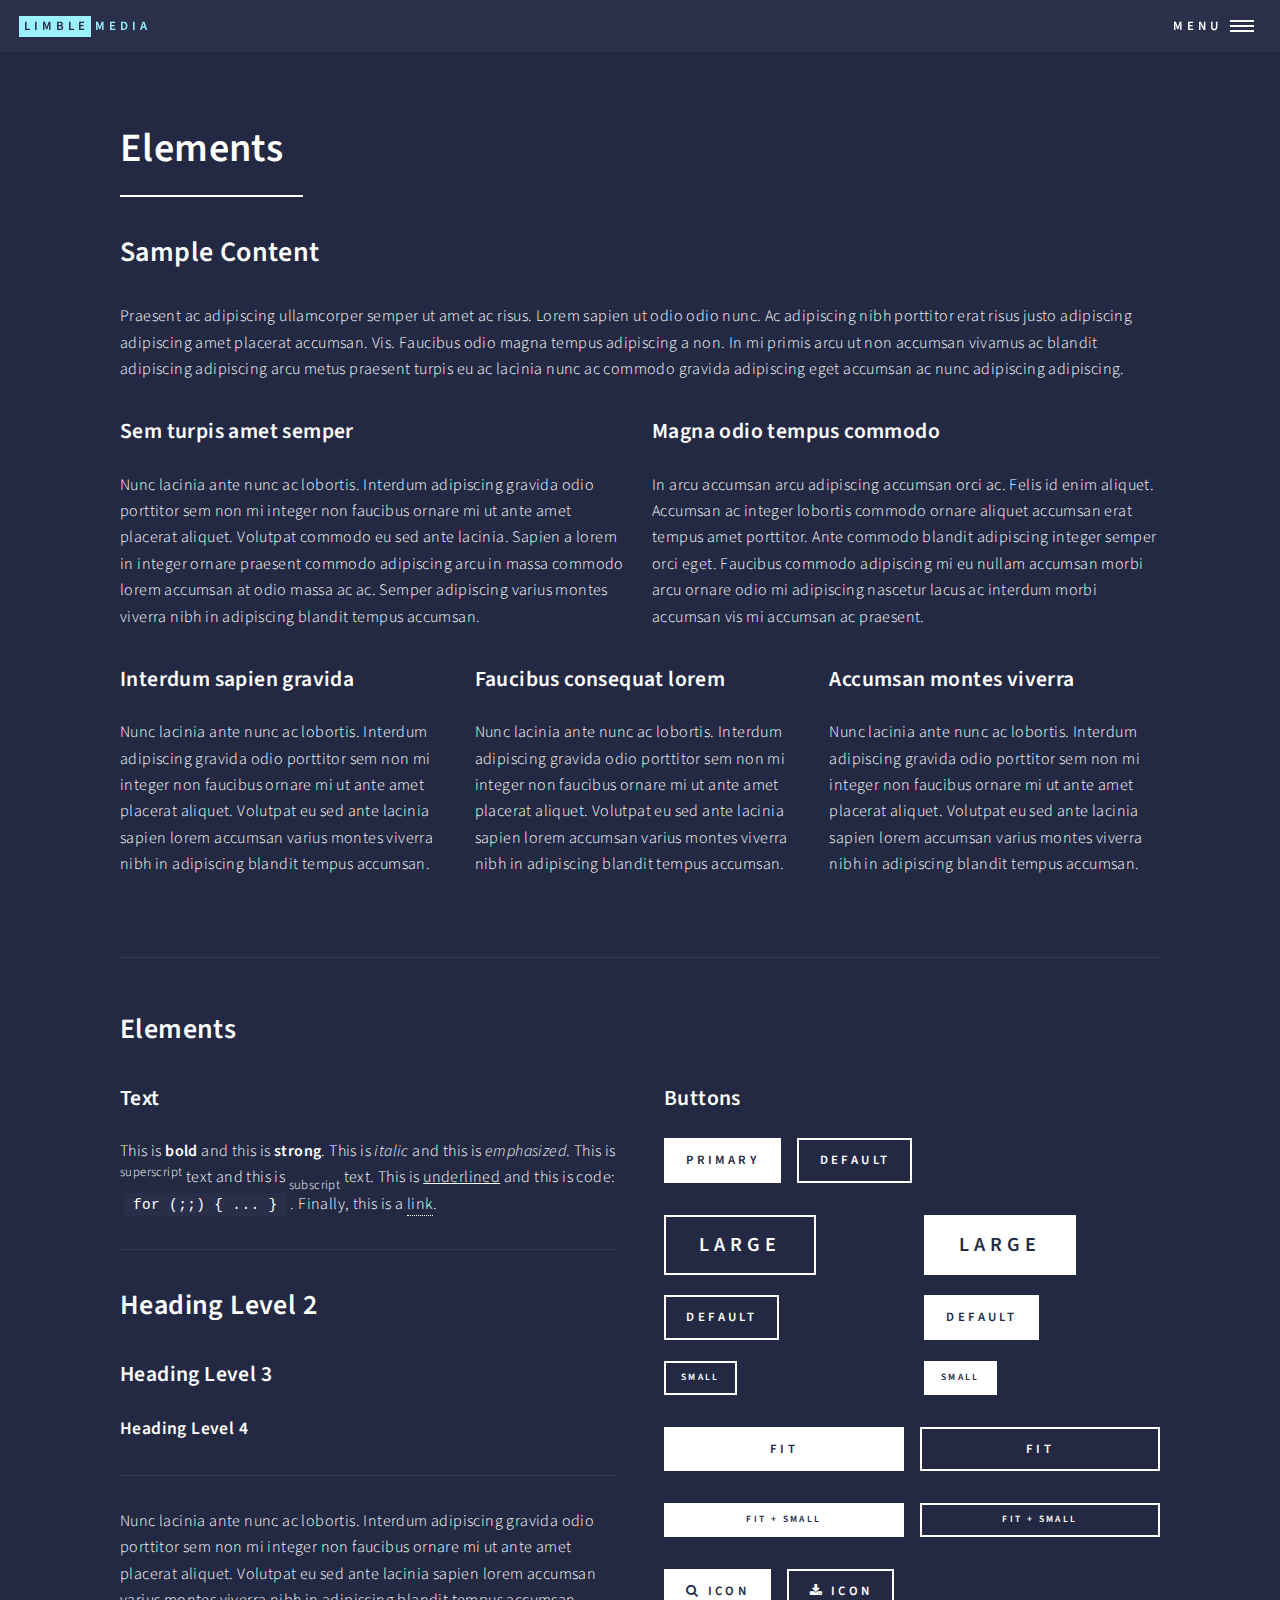
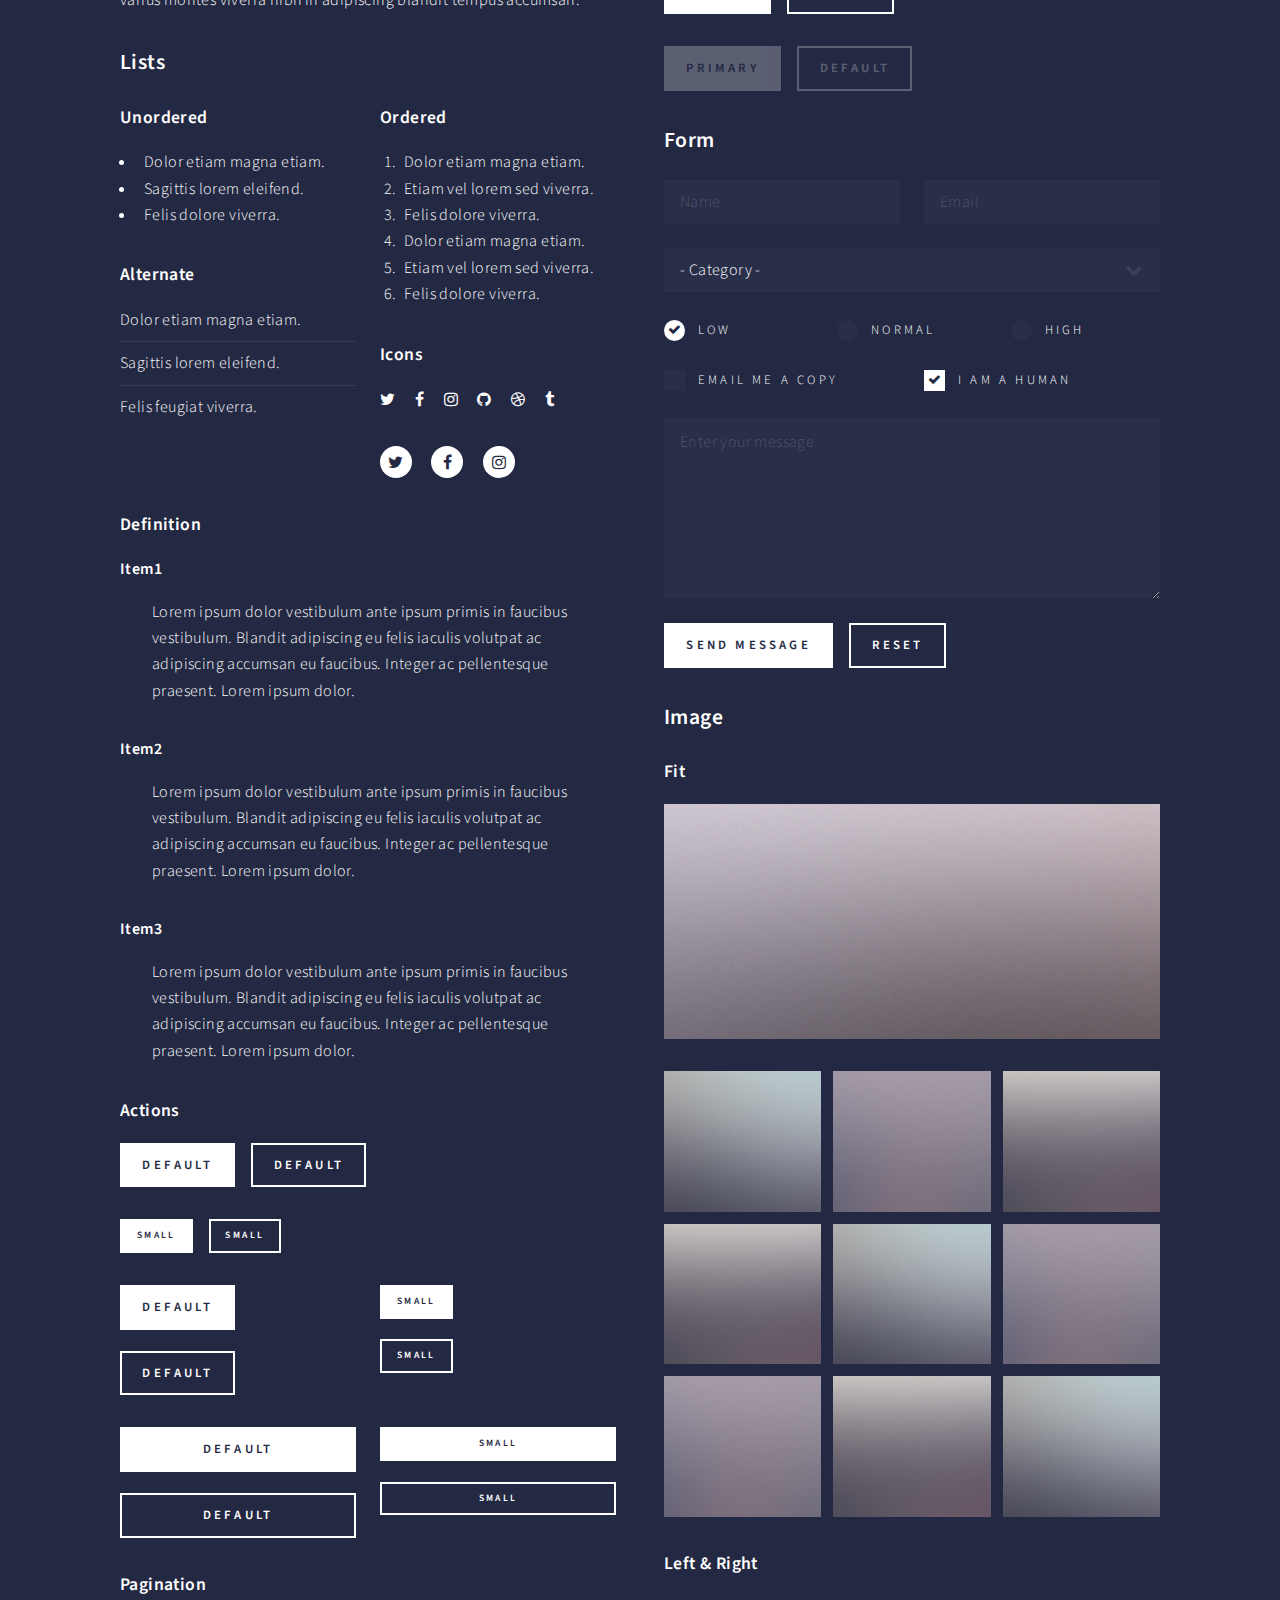
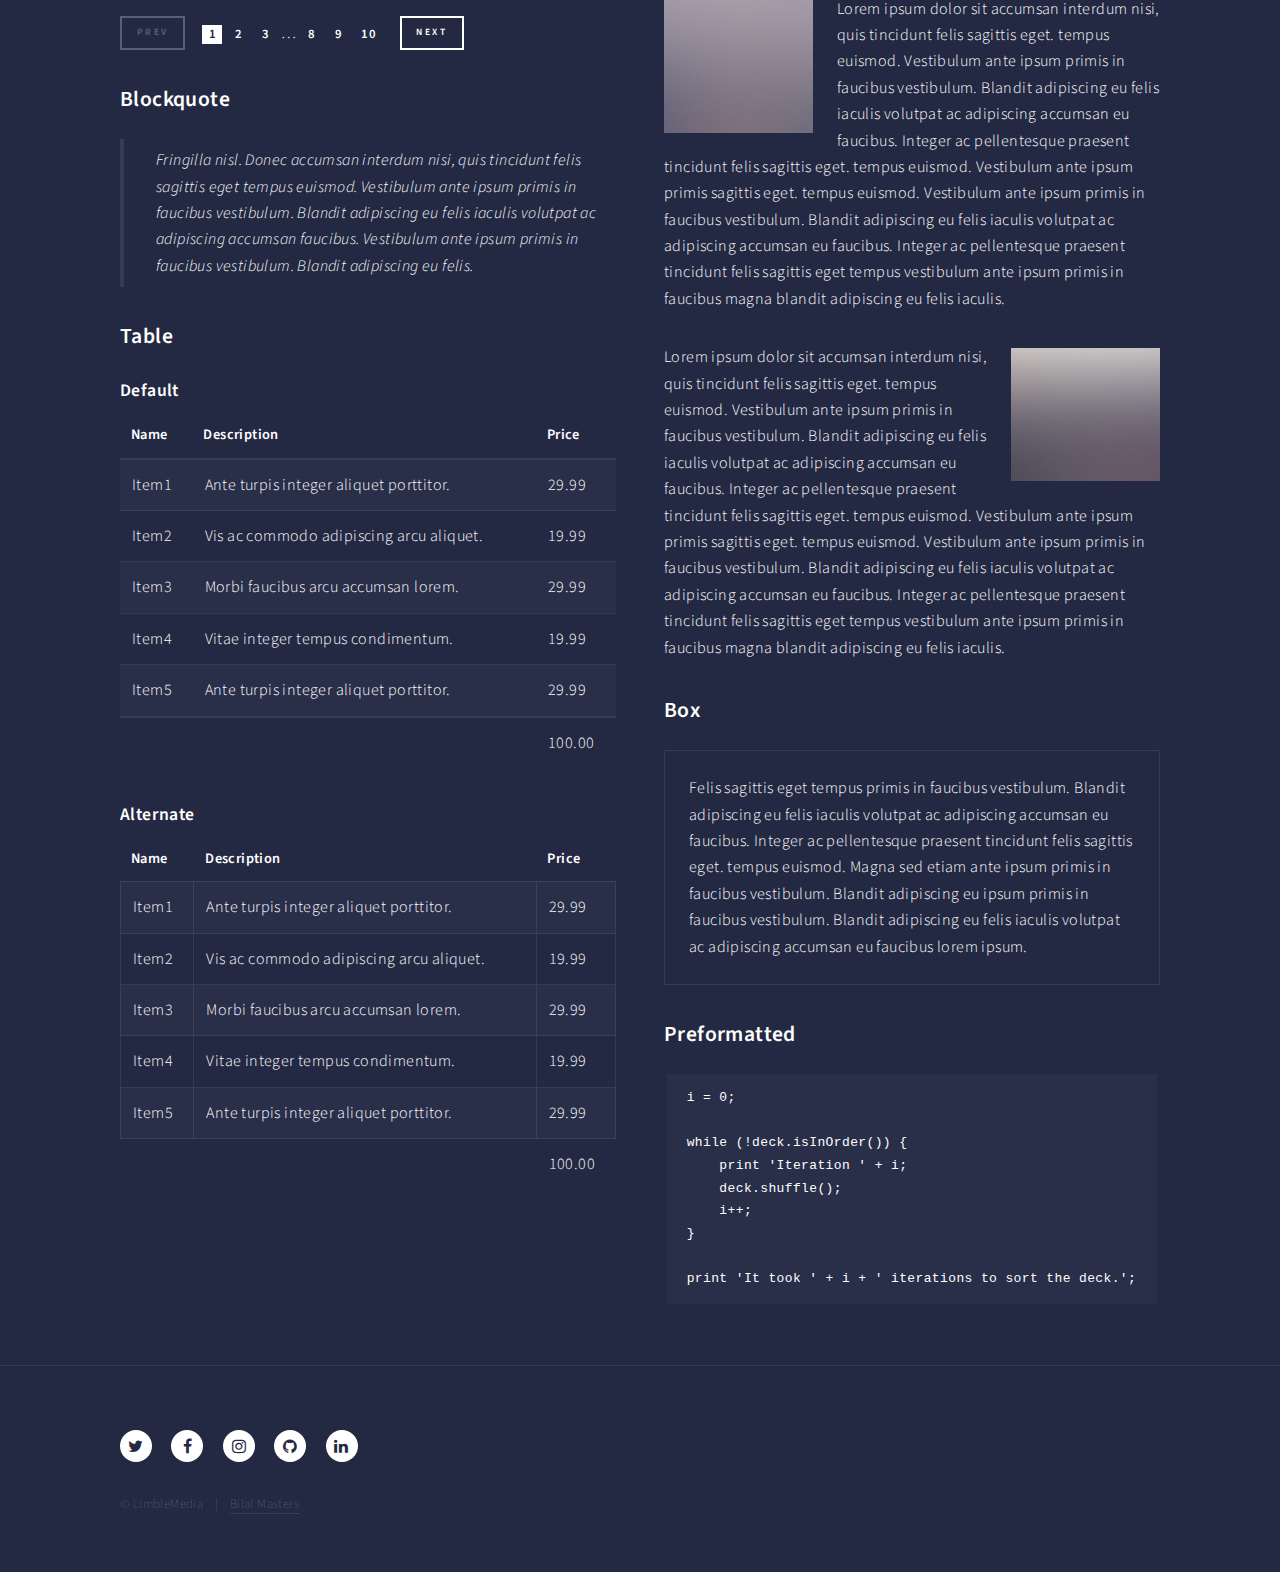
==== commit 1d8d25b2: "Changes made to multiple files." ====
--- a/about.html
+++ b/about.html
@@ -1,9 +1,4 @@
 <!DOCTYPE HTML>
-<!--
-	Forty by HTML5 UP
-	html5up.net | @ajlkn
-	Free for personal and commercial use under the CCA 3.0 license (html5up.net/license)
--->
 <html>
 	<head>
 		<title>LimbleMedia</title>
@@ -29,13 +24,13 @@
 					<nav id="menu">
 						<ul class="links">
 							<li><a href="index.html">Home</a></li>
-							<li><a href="landing.html">Landing</a></li>
-							<li><a href="generic.html">Generic</a></li>
-							<li><a href="elements.html">Elements</a></li>
+							<li><a href="services.html">Services</a></li>
+							<li><a href="about.html">About</a></li>
+							<li><a href="work.html">Work</a></li>
+							<li><a href="contact.html">Contact</a></li>
 						</ul>
 						<ul class="actions stacked">
-							<li><a href="#" class="button primary fit">Get Started</a></li>
-							<li><a href="#" class="button fit">Log In</a></li>
+							<li><a href="contact.html" class="button primary fit">Get Started</a></li>
 						</ul>
 					</nav>
 
@@ -460,59 +455,6 @@
 
 					</div>
 
-				<!-- Contact -->
-					<section id="contact">
-						<div class="inner">
-							<section>
-								<form method="post" action="#">
-									<div class="fields">
-										<div class="field half">
-											<label for="name">Name</label>
-											<input type="text" name="name" id="name" />
-										</div>
-										<div class="field half">
-											<label for="email">Email</label>
-											<input type="text" name="email" id="email" />
-										</div>
-										<div class="field">
-											<label for="message">Message</label>
-											<textarea name="message" id="message" rows="6"></textarea>
-										</div>
-									</div>
-									<ul class="actions">
-										<li><input type="submit" value="Send Message" class="primary" /></li>
-										<li><input type="reset" value="Clear" /></li>
-									</ul>
-								</form>
-							</section>
-							<section class="split">
-								<section>
-									<div class="contact-method">
-										<span class="icon alt fa-envelope"></span>
-										<h3>Email</h3>
-										<a href="#">information@untitled.tld</a>
-									</div>
-								</section>
-								<section>
-									<div class="contact-method">
-										<span class="icon alt fa-phone"></span>
-										<h3>Phone</h3>
-										<span>(000) 000-0000 x12387</span>
-									</div>
-								</section>
-								<section>
-									<div class="contact-method">
-										<span class="icon alt fa-home"></span>
-										<h3>Address</h3>
-										<span>1234 Somewhere Road #5432<br />
-										Nashville, TN 00000<br />
-										United States of America</span>
-									</div>
-								</section>
-							</section>
-						</div>
-					</section>
-
 				<!-- Footer -->
 					<footer id="footer">
 						<div class="inner">
--- a/assets/css/main.css
+++ b/assets/css/main.css
@@ -1,11 +1,7 @@
 @import url(font-awesome.min.css);
 @import url("https://fonts.googleapis.com/css?family=Source+Sans+Pro:300,300italic,600,600italic");
 
-/*
-	Forty by HTML5 UP
-	html5up.net | @ajlkn
-	Free for personal and commercial use under the CCA 3.0 license (html5up.net/license)
-*/
+
 
 html, body, div, span, applet, object,
 iframe, h1, h2, h3, h4, h5, h6, p, blockquote,
--- a/assets/css/noscript.css
+++ b/assets/css/noscript.css
@@ -1,9 +1,3 @@
-/*
-	Forty by HTML5 UP
-	html5up.net | @ajlkn
-	Free for personal and commercial use under the CCA 3.0 license (html5up.net/license)
-*/
-
 /* Banner */
 
 	body.is-preload #banner:after {
@@ -15,9 +9,7 @@
 		-webkit-filter: none;
 		-ms-filter: none;
 		filter: none;
-		-moz-transform: none;
 		-webkit-transform: none;
-		-ms-transform: none;
 		transform: none;
 		opacity: 1;
 	}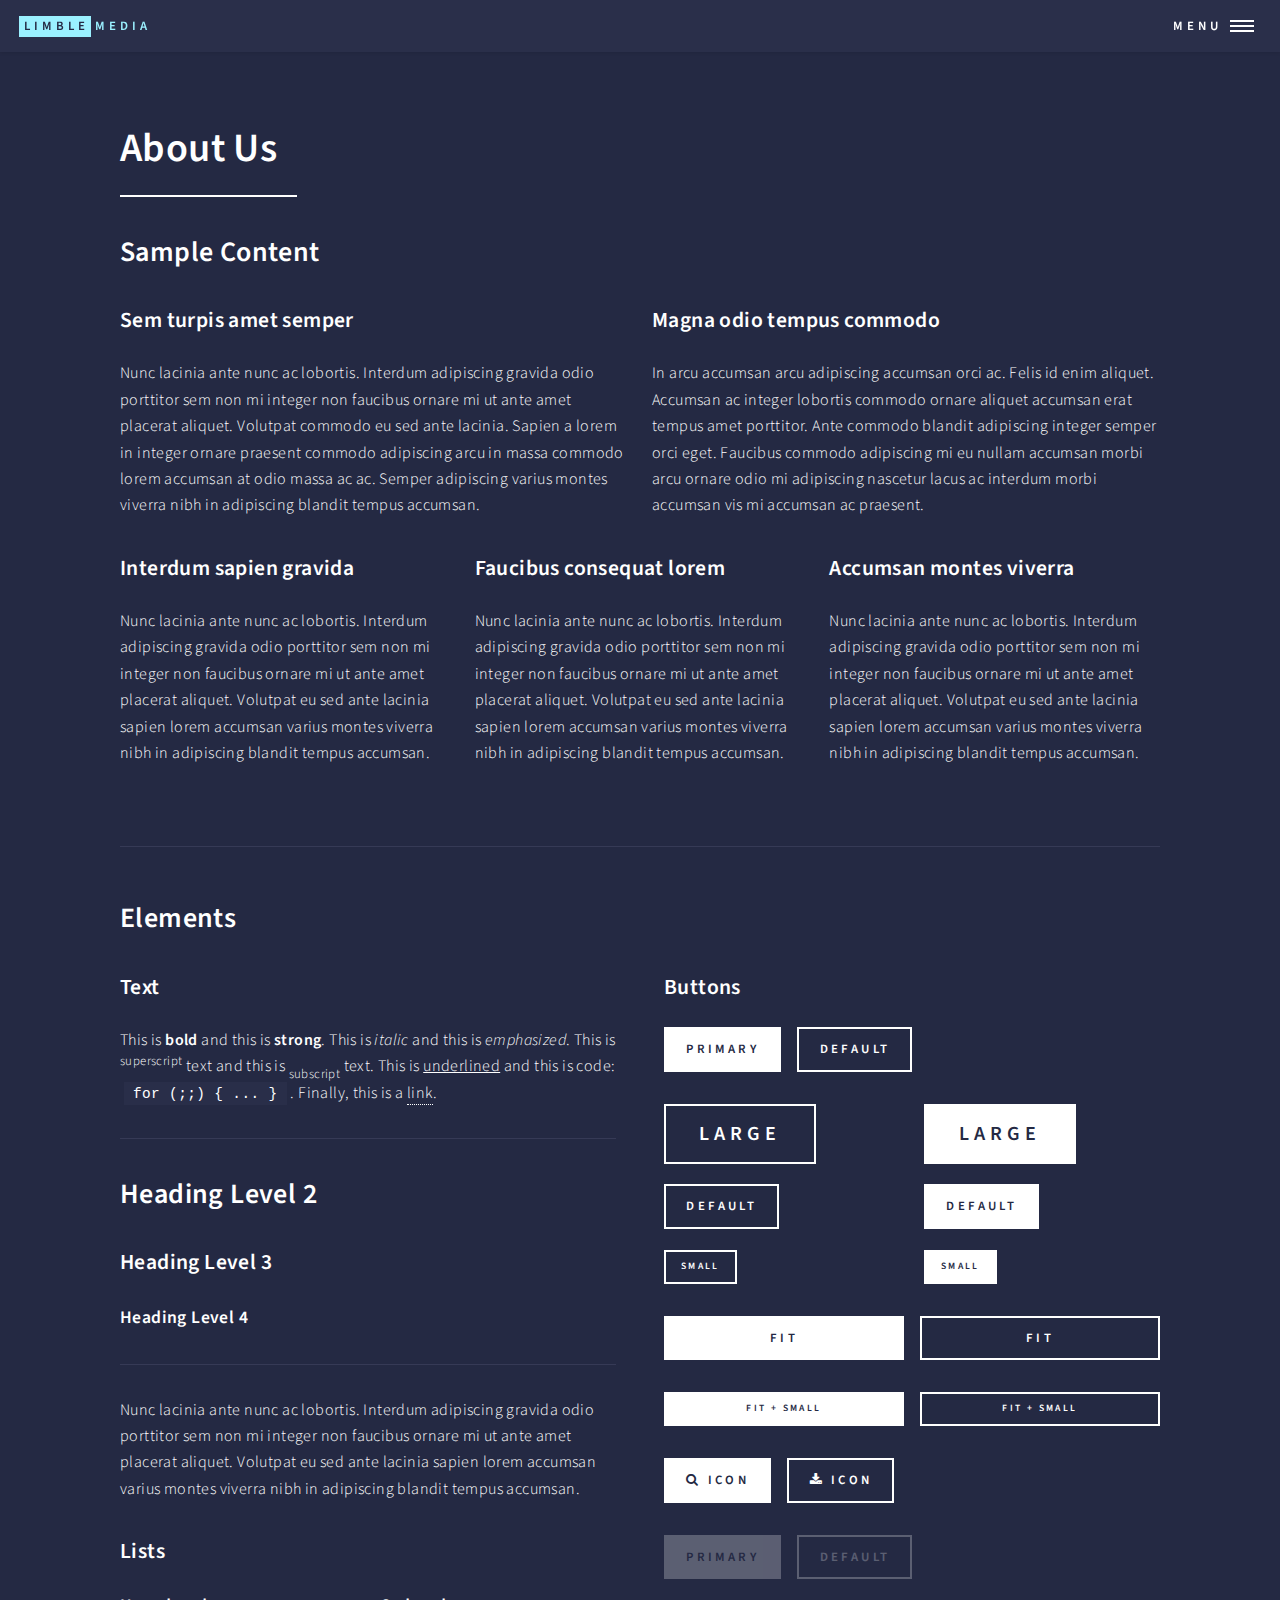
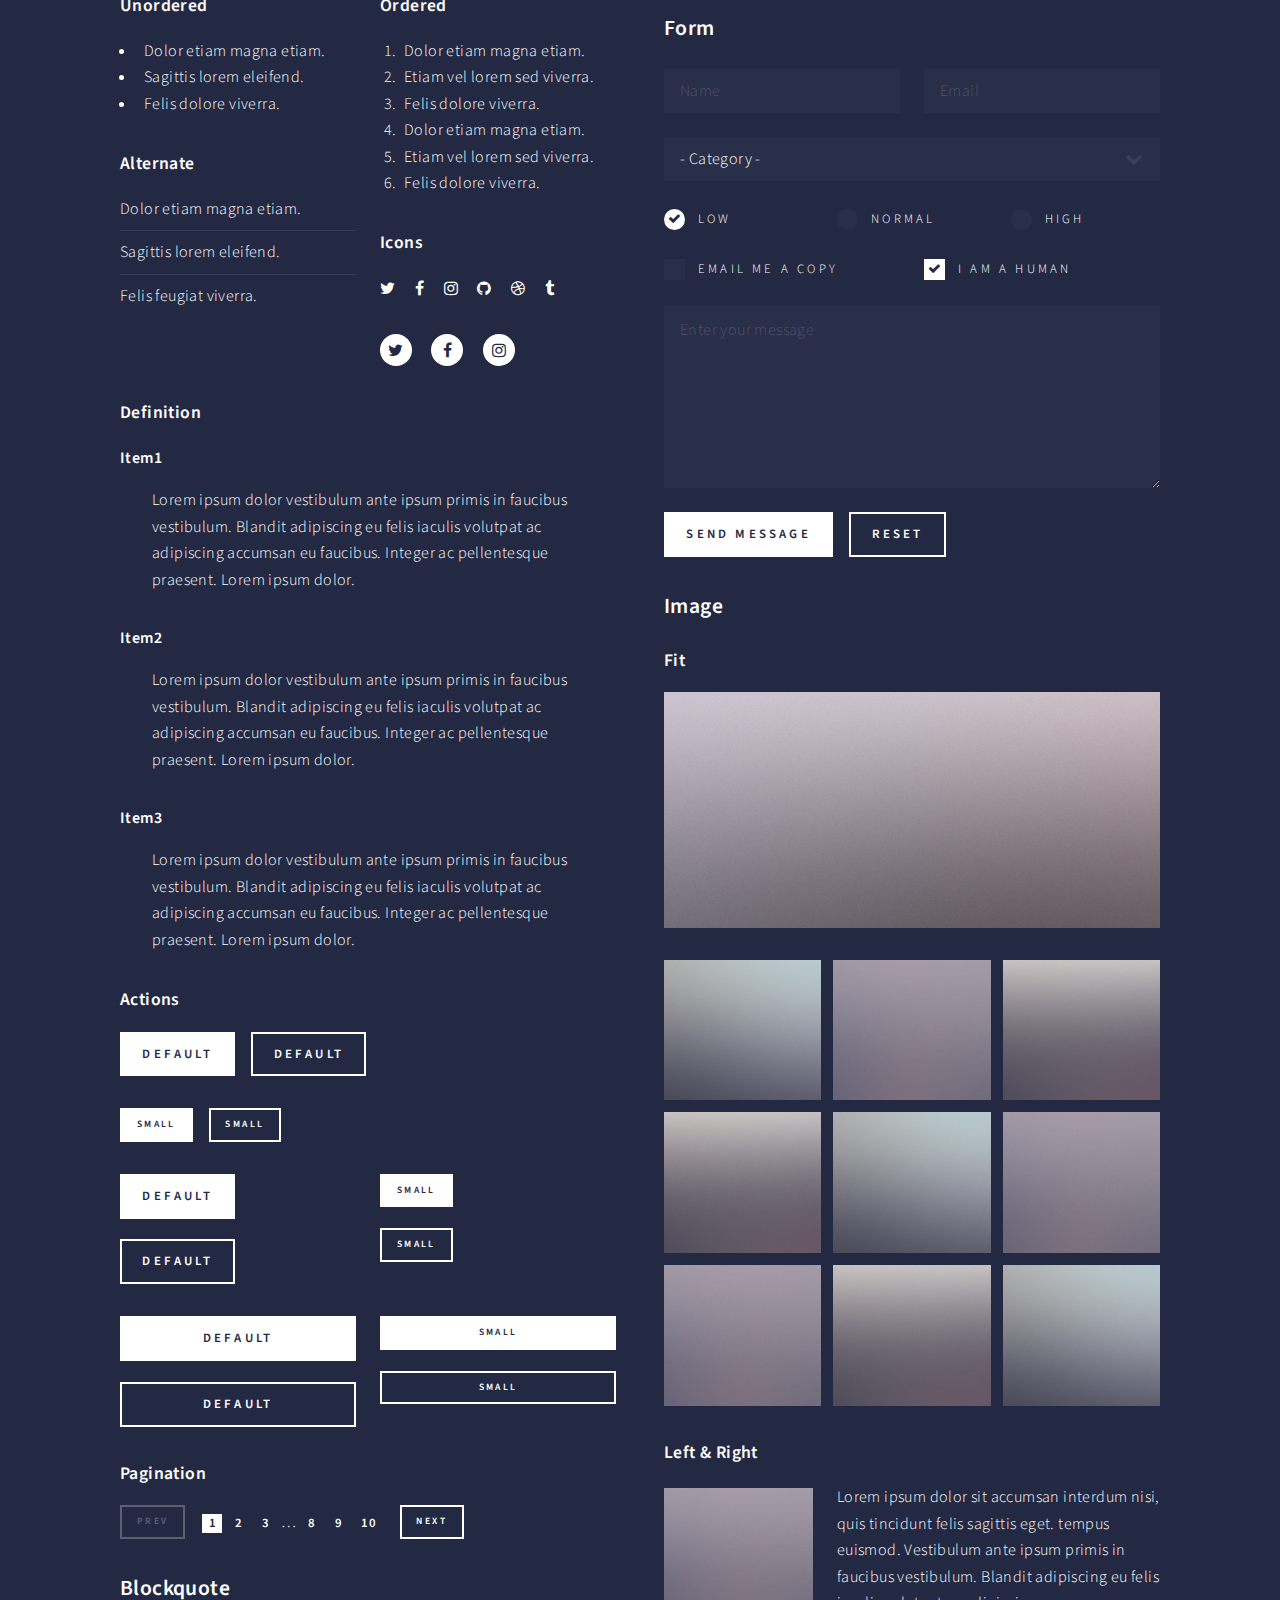
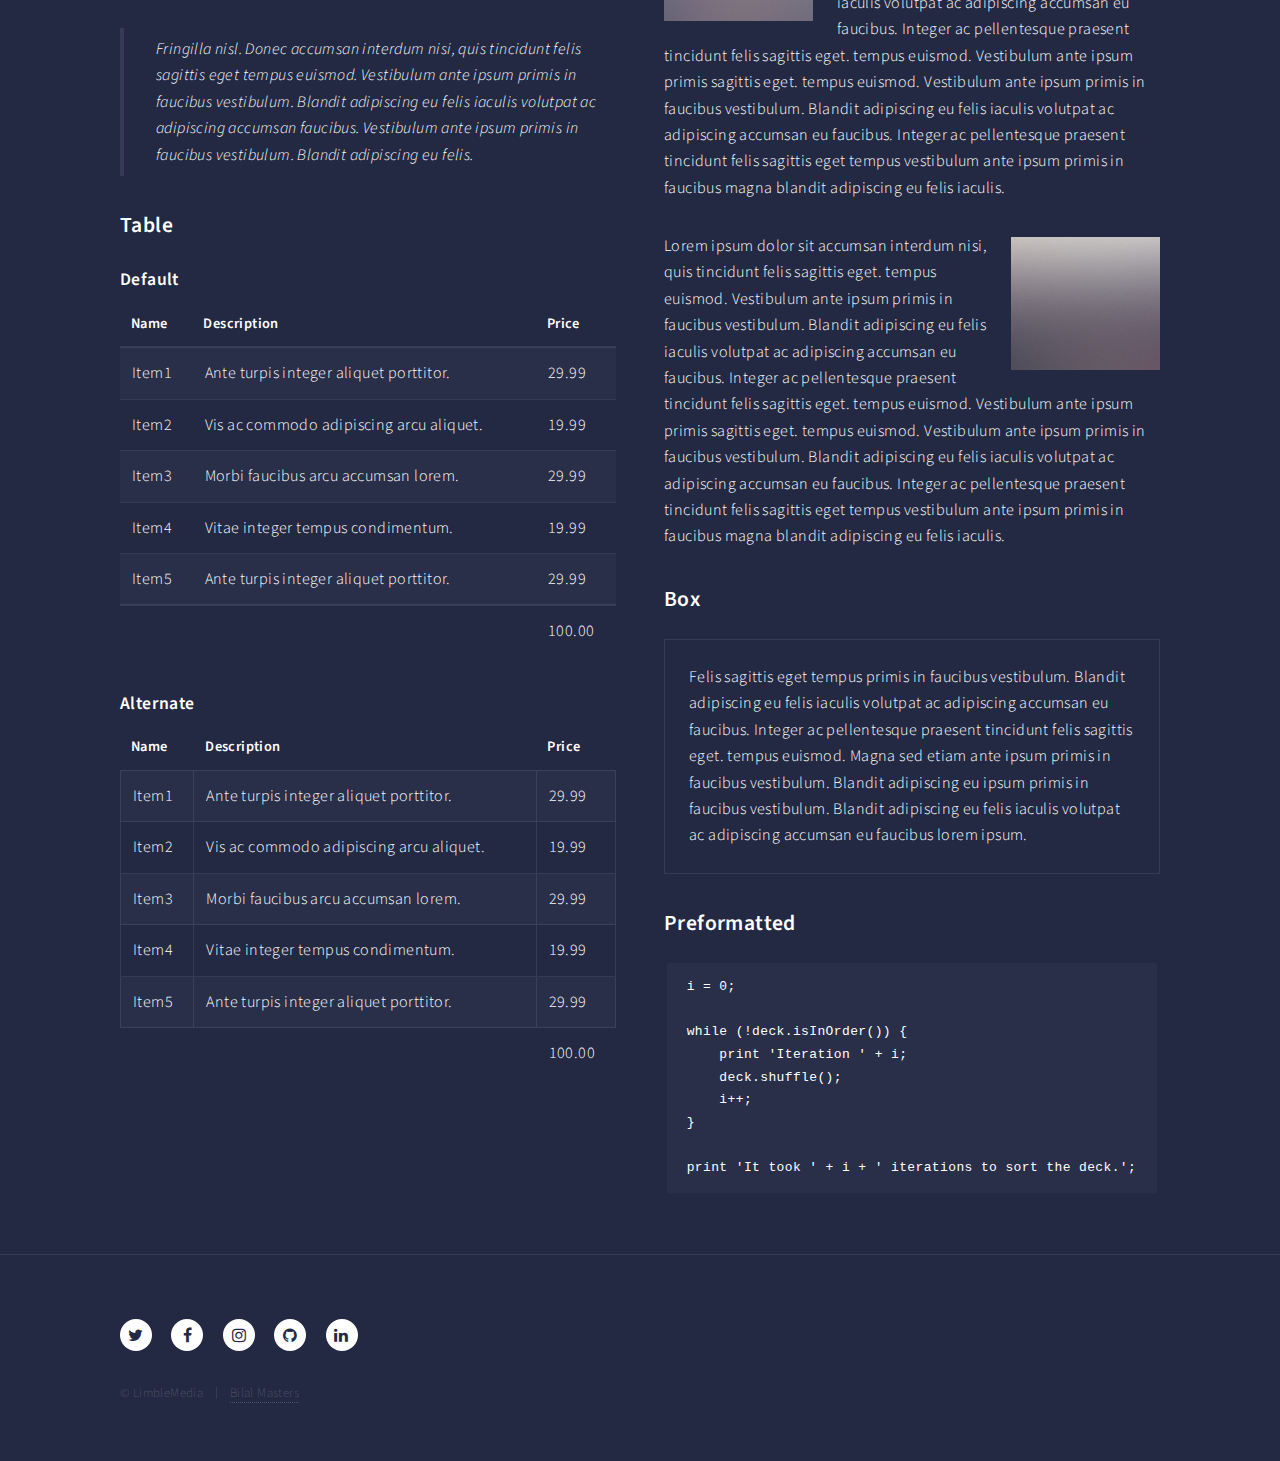
==== commit 999b7077: "Changes made to multiple files." ====
--- a/about.html
+++ b/about.html
@@ -41,14 +41,14 @@
 							<section id="one">
 								<div class="inner">
 									<header class="major">
-										<h1>Elements</h1>
+										<h1>About Us</h1>
 									</header>
 
 									<!-- Content -->
 										<h2 id="content">Sample Content</h2>
-										<p>Praesent ac adipiscing ullamcorper semper ut amet ac risus. Lorem sapien ut odio odio nunc. Ac adipiscing nibh porttitor erat risus justo adipiscing adipiscing amet placerat accumsan. Vis. Faucibus odio magna tempus adipiscing a non. In mi primis arcu ut non accumsan vivamus ac blandit adipiscing adipiscing arcu metus praesent turpis eu ac lacinia nunc ac commodo gravida adipiscing eget accumsan ac nunc adipiscing adipiscing.</p>
+										
 										<div class="row">
-											<div class="col-6 col-12-small">
+											<div class="col-6 col-12-small card">
 												<h3>Sem turpis amet semper</h3>
 												<p>Nunc lacinia ante nunc ac lobortis. Interdum adipiscing gravida odio porttitor sem non mi integer non faucibus ornare mi ut ante amet placerat aliquet. Volutpat commodo eu sed ante lacinia. Sapien a lorem in integer ornare praesent commodo adipiscing arcu in massa commodo lorem accumsan at odio massa ac ac. Semper adipiscing varius montes viverra nibh in adipiscing blandit tempus accumsan.</p>
 											</div>
--- a/assets/css/main.css
+++ b/assets/css/main.css
@@ -1,6 +1,6 @@
 @import url(font-awesome.min.css);
 @import url("https://fonts.googleapis.com/css?family=Source+Sans+Pro:300,300italic,600,600italic");
-
+@import "assets/css/style.css";
 
 
 html, body, div, span, applet, object,
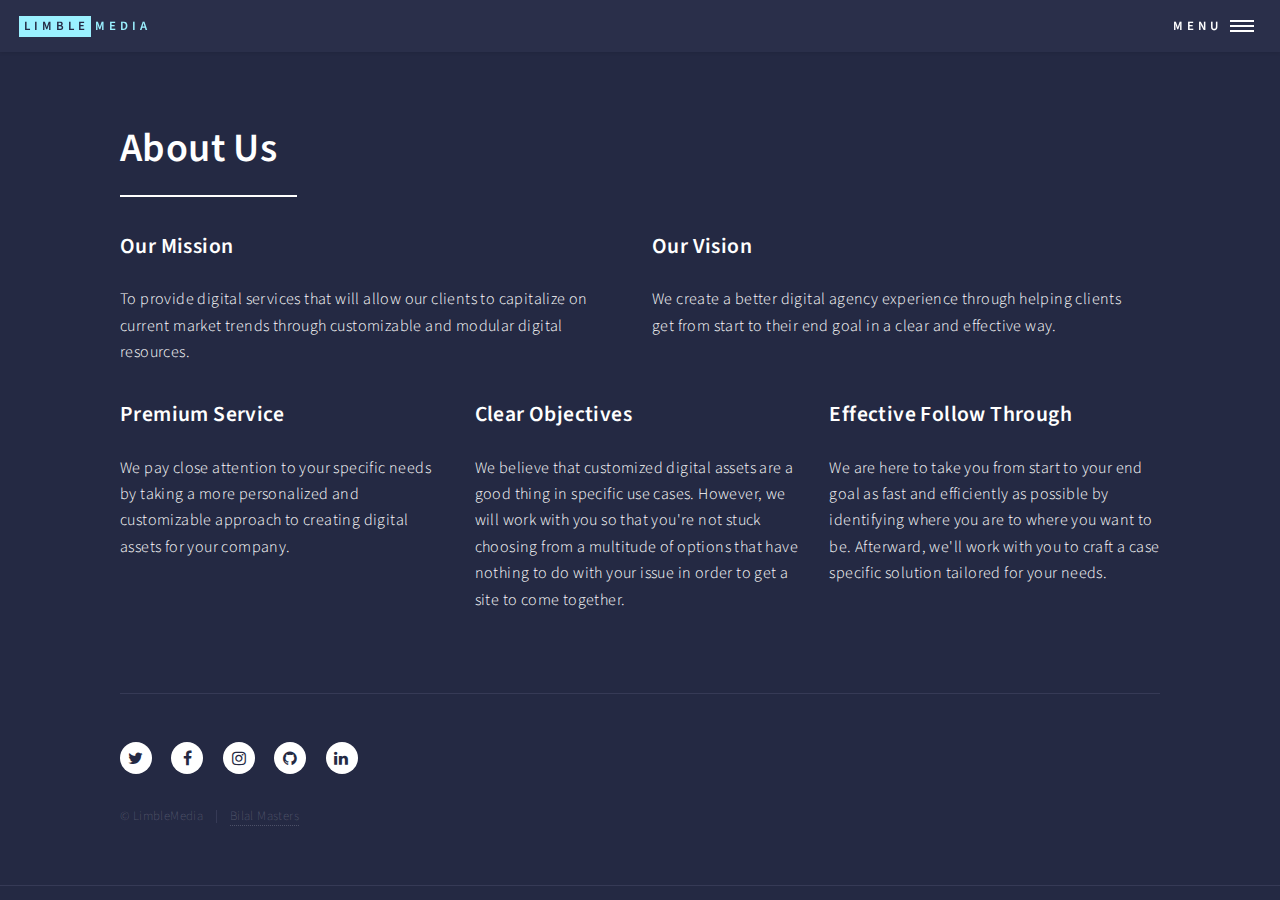
==== commit 27be666e: "Changes made to multiple files." ====
--- a/about.html
+++ b/about.html
@@ -45,416 +45,36 @@
 									</header>
 
 									<!-- Content -->
-										<h2 id="content">Sample Content</h2>
+										<h2 id="content"></h2>
 										
 										<div class="row">
 											<div class="col-6 col-12-small card">
-												<h3>Sem turpis amet semper</h3>
-												<p>Nunc lacinia ante nunc ac lobortis. Interdum adipiscing gravida odio porttitor sem non mi integer non faucibus ornare mi ut ante amet placerat aliquet. Volutpat commodo eu sed ante lacinia. Sapien a lorem in integer ornare praesent commodo adipiscing arcu in massa commodo lorem accumsan at odio massa ac ac. Semper adipiscing varius montes viverra nibh in adipiscing blandit tempus accumsan.</p>
+												<h3>Our Mission</h3>
+												<p>To provide digital services that will allow our clients to capitalize on current market trends through customizable and modular digital resources. </p>
 											</div>
-											<div class="col-6 col-12-small">
-												<h3>Magna odio tempus commodo</h3>
-												<p>In arcu accumsan arcu adipiscing accumsan orci ac. Felis id enim aliquet. Accumsan ac integer lobortis commodo ornare aliquet accumsan erat tempus amet porttitor. Ante commodo blandit adipiscing integer semper orci eget. Faucibus commodo adipiscing mi eu nullam accumsan morbi arcu ornare odio mi adipiscing nascetur lacus ac interdum morbi accumsan vis mi accumsan ac praesent.</p>
+											<div class="col-6 col-12-small card">
+												<h3>Our Vision</h3>
+												<p>We create a better digital agency experience through helping clients get from start to their end goal in a clear and effective way.</p>
 											</div>
+											
 											<!-- Break -->
 											<div class="col-4 col-12-medium">
-												<h3>Interdum sapien gravida</h3>
-												<p>Nunc lacinia ante nunc ac lobortis. Interdum adipiscing gravida odio porttitor sem non mi integer non faucibus ornare mi ut ante amet placerat aliquet. Volutpat eu sed ante lacinia sapien lorem accumsan varius montes viverra nibh in adipiscing blandit tempus accumsan.</p>
+												<h3>Premium Service</h3>
+												<p>We pay close attention to your specific needs by taking a more personalized and customizable approach to creating digital assets for your company.</p>
 											</div>
 											<div class="col-4 col-12-medium">
-												<h3>Faucibus consequat lorem</h3>
-												<p>Nunc lacinia ante nunc ac lobortis. Interdum adipiscing gravida odio porttitor sem non mi integer non faucibus ornare mi ut ante amet placerat aliquet. Volutpat eu sed ante lacinia sapien lorem accumsan varius montes viverra nibh in adipiscing blandit tempus accumsan.</p>
+												<h3>Clear Objectives</h3>
+												<p>We believe that customized digital assets are a good thing in specific use cases. However, we will work with you so that you're not stuck choosing from a multitude of options that have nothing to do with your issue in order to get a site to come  together. </p>
 											</div>
 											<div class="col-4 col-12-medium">
-												<h3>Accumsan montes viverra</h3>
-												<p>Nunc lacinia ante nunc ac lobortis. Interdum adipiscing gravida odio porttitor sem non mi integer non faucibus ornare mi ut ante amet placerat aliquet. Volutpat eu sed ante lacinia sapien lorem accumsan varius montes viverra nibh in adipiscing blandit tempus accumsan.</p>
+												<h3>Effective Follow Through</h3>
+												<p>We are here to take you from start to your end goal as fast and efficiently as possible by identifying where you are to where you want to be. Afterward, we'll work with you to craft a case specific solution tailored for your needs.</p>
 											</div>
 										</div>
 
 									<hr class="major" />
 
-									<!-- Elements -->
-										<h2 id="elements">Elements</h2>
-										<div class="row gtr-200">
-											<div class="col-6 col-12-medium">
-
-												<!-- Text stuff -->
-													<h3>Text</h3>
-													<p>This is <b>bold</b> and this is <strong>strong</strong>. This is <i>italic</i> and this is <em>emphasized</em>.
-													This is <sup>superscript</sup> text and this is <sub>subscript</sub> text.
-													This is <u>underlined</u> and this is code: <code>for (;;) { ... }</code>.
-													Finally, this is a <a href="#">link</a>.</p>
-													<hr />
-													<h2>Heading Level 2</h2>
-													<h3>Heading Level 3</h3>
-													<h4>Heading Level 4</h4>
-													<hr />
-													<p>Nunc lacinia ante nunc ac lobortis. Interdum adipiscing gravida odio porttitor sem non mi integer non faucibus ornare mi ut ante amet placerat aliquet. Volutpat eu sed ante lacinia sapien lorem accumsan varius montes viverra nibh in adipiscing blandit tempus accumsan.</p>
-
-												<!-- Lists -->
-													<h3>Lists</h3>
-													<div class="row">
-														<div class="col-6 col-12-small">
-
-															<h4>Unordered</h4>
-															<ul>
-																<li>Dolor etiam magna etiam.</li>
-																<li>Sagittis lorem eleifend.</li>
-																<li>Felis dolore viverra.</li>
-															</ul>
-
-															<h4>Alternate</h4>
-															<ul class="alt">
-																<li>Dolor etiam magna etiam.</li>
-																<li>Sagittis lorem eleifend.</li>
-																<li>Felis feugiat viverra.</li>
-															</ul>
-
-														</div>
-														<div class="col-6 col-12-small">
-
-															<h4>Ordered</h4>
-															<ol>
-																<li>Dolor etiam magna etiam.</li>
-																<li>Etiam vel lorem sed viverra.</li>
-																<li>Felis dolore viverra.</li>
-																<li>Dolor etiam magna etiam.</li>
-																<li>Etiam vel lorem sed viverra.</li>
-																<li>Felis dolore viverra.</li>
-															</ol>
-
-															<h4>Icons</h4>
-															<ul class="icons">
-																<li><a href="#" class="icon fa-twitter"><span class="label">Twitter</span></a></li>
-																<li><a href="#" class="icon fa-facebook"><span class="label">Facebook</span></a></li>
-																<li><a href="#" class="icon fa-instagram"><span class="label">Instagram</span></a></li>
-																<li><a href="#" class="icon fa-github"><span class="label">Github</span></a></li>
-																<li><a href="#" class="icon fa-dribbble"><span class="label">Dribbble</span></a></li>
-																<li><a href="#" class="icon fa-tumblr"><span class="label">Tumblr</span></a></li>
-															</ul>
-															<ul class="icons">
-																<li><a href="#" class="icon alt fa-twitter"><span class="label">Twitter</span></a></li>
-																<li><a href="#" class="icon alt fa-facebook"><span class="label">Facebook</span></a></li>
-																<li><a href="#" class="icon alt fa-instagram"><span class="label">Instagram</span></a></li>
-															</ul>
-
-														</div>
-													</div>
-													<h4>Definition</h4>
-													<dl>
-														<dt>Item1</dt>
-														<dd>
-															<p>Lorem ipsum dolor vestibulum ante ipsum primis in faucibus vestibulum. Blandit adipiscing eu felis iaculis volutpat ac adipiscing accumsan eu faucibus. Integer ac pellentesque praesent. Lorem ipsum dolor.</p>
-														</dd>
-														<dt>Item2</dt>
-														<dd>
-															<p>Lorem ipsum dolor vestibulum ante ipsum primis in faucibus vestibulum. Blandit adipiscing eu felis iaculis volutpat ac adipiscing accumsan eu faucibus. Integer ac pellentesque praesent. Lorem ipsum dolor.</p>
-														</dd>
-														<dt>Item3</dt>
-														<dd>
-															<p>Lorem ipsum dolor vestibulum ante ipsum primis in faucibus vestibulum. Blandit adipiscing eu felis iaculis volutpat ac adipiscing accumsan eu faucibus. Integer ac pellentesque praesent. Lorem ipsum dolor.</p>
-														</dd>
-													</dl>
-
-													<h4>Actions</h4>
-													<ul class="actions">
-														<li><a href="#" class="button primary">Default</a></li>
-														<li><a href="#" class="button">Default</a></li>
-													</ul>
-													<ul class="actions small">
-														<li><a href="#" class="button primary small">Small</a></li>
-														<li><a href="#" class="button small">Small</a></li>
-													</ul>
-													<div class="row">
-														<div class="col-6 col-12-small">
-															<ul class="actions stacked">
-																<li><a href="#" class="button primary">Default</a></li>
-																<li><a href="#" class="button">Default</a></li>
-															</ul>
-														</div>
-														<div class="col-6 col-12-small">
-															<ul class="actions stacked">
-																<li><a href="#" class="button primary small">Small</a></li>
-																<li><a href="#" class="button small">Small</a></li>
-															</ul>
-														</div>
-														<div class="col-6 col-12-small">
-															<ul class="actions stacked">
-																<li><a href="#" class="button primary fit">Default</a></li>
-																<li><a href="#" class="button fit">Default</a></li>
-															</ul>
-														</div>
-														<div class="col-6 col-12-small">
-															<ul class="actions stacked">
-																<li><a href="#" class="button primary small fit">Small</a></li>
-																<li><a href="#" class="button small fit">Small</a></li>
-															</ul>
-														</div>
-													</div>
-
-													<h4>Pagination</h4>
-													<ul class="pagination">
-														<li><span class="button small disabled">Prev</span></li>
-														<li><a href="#" class="page active">1</a></li>
-														<li><a href="#" class="page">2</a></li>
-														<li><a href="#" class="page">3</a></li>
-														<li><span>&hellip;</span></li>
-														<li><a href="#" class="page">8</a></li>
-														<li><a href="#" class="page">9</a></li>
-														<li><a href="#" class="page">10</a></li>
-														<li><a href="#" class="button small">Next</a></li>
-													</ul>
-
-												<!-- Blockquote -->
-													<h3>Blockquote</h3>
-													<blockquote>Fringilla nisl. Donec accumsan interdum nisi, quis tincidunt felis sagittis eget tempus euismod. Vestibulum ante ipsum primis in faucibus vestibulum. Blandit adipiscing eu felis iaculis volutpat ac adipiscing accumsan faucibus. Vestibulum ante ipsum primis in faucibus vestibulum. Blandit adipiscing eu felis.</blockquote>
-
-												<!-- Table -->
-													<h3>Table</h3>
-
-													<h4>Default</h4>
-													<div class="table-wrapper">
-														<table>
-															<thead>
-																<tr>
-																	<th>Name</th>
-																	<th>Description</th>
-																	<th>Price</th>
-																</tr>
-															</thead>
-															<tbody>
-																<tr>
-																	<td>Item1</td>
-																	<td>Ante turpis integer aliquet porttitor.</td>
-																	<td>29.99</td>
-																</tr>
-																<tr>
-																	<td>Item2</td>
-																	<td>Vis ac commodo adipiscing arcu aliquet.</td>
-																	<td>19.99</td>
-																</tr>
-																<tr>
-																	<td>Item3</td>
-																	<td> Morbi faucibus arcu accumsan lorem.</td>
-																	<td>29.99</td>
-																</tr>
-																<tr>
-																	<td>Item4</td>
-																	<td>Vitae integer tempus condimentum.</td>
-																	<td>19.99</td>
-																</tr>
-																<tr>
-																	<td>Item5</td>
-																	<td>Ante turpis integer aliquet porttitor.</td>
-																	<td>29.99</td>
-																</tr>
-															</tbody>
-															<tfoot>
-																<tr>
-																	<td colspan="2"></td>
-																	<td>100.00</td>
-																</tr>
-															</tfoot>
-														</table>
-													</div>
-
-													<h4>Alternate</h4>
-													<div class="table-wrapper">
-														<table class="alt">
-															<thead>
-																<tr>
-																	<th>Name</th>
-																	<th>Description</th>
-																	<th>Price</th>
-																</tr>
-															</thead>
-															<tbody>
-																<tr>
-																	<td>Item1</td>
-																	<td>Ante turpis integer aliquet porttitor.</td>
-																	<td>29.99</td>
-																</tr>
-																<tr>
-																	<td>Item2</td>
-																	<td>Vis ac commodo adipiscing arcu aliquet.</td>
-																	<td>19.99</td>
-																</tr>
-																<tr>
-																	<td>Item3</td>
-																	<td> Morbi faucibus arcu accumsan lorem.</td>
-																	<td>29.99</td>
-																</tr>
-																<tr>
-																	<td>Item4</td>
-																	<td>Vitae integer tempus condimentum.</td>
-																	<td>19.99</td>
-																</tr>
-																<tr>
-																	<td>Item5</td>
-																	<td>Ante turpis integer aliquet porttitor.</td>
-																	<td>29.99</td>
-																</tr>
-															</tbody>
-															<tfoot>
-																<tr>
-																	<td colspan="2"></td>
-																	<td>100.00</td>
-																</tr>
-															</tfoot>
-														</table>
-													</div>
-
-											</div>
-											<div class="col-6 col-12-medium">
-
-												<!-- Buttons -->
-													<h3>Buttons</h3>
-													<ul class="actions">
-														<li><a href="#" class="button primary">Primary</a></li>
-														<li><a href="#" class="button">Default</a></li>
-													</ul>
-													<div class="row">
-														<div class="col-6 col-12-xsmall">
-															<ul class="actions stacked">
-																<li><a href="#" class="button large">Large</a></li>
-																<li><a href="#" class="button">Default</a></li>
-																<li><a href="#" class="button small">Small</a></li>
-															</ul>
-														</div>
-														<div class="col-6 col-12-xsmall">
-															<ul class="actions stacked">
-																<li><a href="#" class="button primary large">Large</a></li>
-																<li><a href="#" class="button primary">Default</a></li>
-																<li><a href="#" class="button primary small">Small</a></li>
-															</ul>
-														</div>
-													</div>
-													<ul class="actions fit">
-														<li><a href="#" class="button primary fit">Fit</a></li>
-														<li><a href="#" class="button fit">Fit</a></li>
-													</ul>
-													<ul class="actions fit small">
-														<li><a href="#" class="button primary fit small">Fit + Small</a></li>
-														<li><a href="#" class="button fit small">Fit + Small</a></li>
-													</ul>
-													<ul class="actions">
-														<li><a href="#" class="button primary icon fa-search">Icon</a></li>
-														<li><a href="#" class="button icon fa-download">Icon</a></li>
-													</ul>
-													<ul class="actions">
-														<li><span class="button primary disabled">Primary</span></li>
-														<li><span class="button disabled">Default</span></li>
-													</ul>
-
-												<!-- Form -->
-													<h3>Form</h3>
-
-													<form method="post" action="#">
-														<div class="row gtr-uniform">
-															<div class="col-6 col-12-xsmall">
-																<input type="text" name="demo-name" id="demo-name" value="" placeholder="Name" />
-															</div>
-															<div class="col-6 col-12-xsmall">
-																<input type="email" name="demo-email" id="demo-email" value="" placeholder="Email" />
-															</div>
-															<!-- Break -->
-															<div class="col-12">
-																<select name="demo-category" id="demo-category">
-																	<option value="">- Category -</option>
-																	<option value="1">Manufacturing</option>
-																	<option value="1">Shipping</option>
-																	<option value="1">Administration</option>
-																	<option value="1">Human Resources</option>
-																</select>
-															</div>
-															<!-- Break -->
-															<div class="col-4 col-12-small">
-																<input type="radio" id="demo-priority-low" name="demo-priority" checked>
-																<label for="demo-priority-low">Low</label>
-															</div>
-															<div class="col-4 col-12-small">
-																<input type="radio" id="demo-priority-normal" name="demo-priority">
-																<label for="demo-priority-normal">Normal</label>
-															</div>
-															<div class="col-4 col-12-small">
-																<input type="radio" id="demo-priority-high" name="demo-priority">
-																<label for="demo-priority-high">High</label>
-															</div>
-															<!-- Break -->
-															<div class="col-6 col-12-small">
-																<input type="checkbox" id="demo-copy" name="demo-copy">
-																<label for="demo-copy">Email me a copy</label>
-															</div>
-															<div class="col-6 col-12-small">
-																<input type="checkbox" id="demo-human" name="demo-human" checked>
-																<label for="demo-human">I am a human</label>
-															</div>
-															<!-- Break -->
-															<div class="col-12">
-																<textarea name="demo-message" id="demo-message" placeholder="Enter your message" rows="6"></textarea>
-															</div>
-															<!-- Break -->
-															<div class="col-12">
-																<ul class="actions">
-																	<li><input type="submit" value="Send Message" class="primary" /></li>
-																	<li><input type="reset" value="Reset" /></li>
-																</ul>
-															</div>
-														</div>
-													</form>
-
-												<!-- Image -->
-													<h3>Image</h3>
-
-													<h4>Fit</h4>
-													<span class="image fit"><img src="images/pic03.jpg" alt="" /></span>
-													<div class="box alt">
-														<div class="row gtr-50 gtr-uniform">
-															<div class="col-4"><span class="image fit"><img src="images/pic08.jpg" alt="" /></span></div>
-															<div class="col-4"><span class="image fit"><img src="images/pic09.jpg" alt="" /></span></div>
-															<div class="col-4"><span class="image fit"><img src="images/pic10.jpg" alt="" /></span></div>
-															<!-- Break -->
-															<div class="col-4"><span class="image fit"><img src="images/pic10.jpg" alt="" /></span></div>
-															<div class="col-4"><span class="image fit"><img src="images/pic08.jpg" alt="" /></span></div>
-															<div class="col-4"><span class="image fit"><img src="images/pic09.jpg" alt="" /></span></div>
-															<!-- Break -->
-															<div class="col-4"><span class="image fit"><img src="images/pic09.jpg" alt="" /></span></div>
-															<div class="col-4"><span class="image fit"><img src="images/pic10.jpg" alt="" /></span></div>
-															<div class="col-4"><span class="image fit"><img src="images/pic08.jpg" alt="" /></span></div>
-														</div>
-													</div>
-
-													<h4>Left &amp; Right</h4>
-													<p><span class="image left"><img src="images/pic09.jpg" alt="" /></span>Lorem ipsum dolor sit accumsan interdum nisi, quis tincidunt felis sagittis eget. tempus euismod. Vestibulum ante ipsum primis in faucibus vestibulum. Blandit adipiscing eu felis iaculis volutpat ac adipiscing accumsan eu faucibus. Integer ac pellentesque praesent tincidunt felis sagittis eget. tempus euismod. Vestibulum ante ipsum primis sagittis eget. tempus euismod. Vestibulum ante ipsum primis in faucibus vestibulum. Blandit adipiscing eu felis iaculis volutpat ac adipiscing accumsan eu faucibus. Integer ac pellentesque praesent tincidunt felis sagittis eget tempus vestibulum ante ipsum primis in faucibus magna blandit adipiscing eu felis iaculis.</p>
-													<p><span class="image right"><img src="images/pic10.jpg" alt="" /></span>Lorem ipsum dolor sit accumsan interdum nisi, quis tincidunt felis sagittis eget. tempus euismod. Vestibulum ante ipsum primis in faucibus vestibulum. Blandit adipiscing eu felis iaculis volutpat ac adipiscing accumsan eu faucibus. Integer ac pellentesque praesent tincidunt felis sagittis eget. tempus euismod. Vestibulum ante ipsum primis sagittis eget. tempus euismod. Vestibulum ante ipsum primis in faucibus vestibulum. Blandit adipiscing eu felis iaculis volutpat ac adipiscing accumsan eu faucibus. Integer ac pellentesque praesent tincidunt felis sagittis eget tempus vestibulum ante ipsum primis in faucibus magna blandit adipiscing eu felis iaculis.</p>
-
-												<!-- Box -->
-													<h3>Box</h3>
-													<div class="box">
-														<p>Felis sagittis eget tempus primis in faucibus vestibulum. Blandit adipiscing eu felis iaculis volutpat ac adipiscing accumsan eu faucibus. Integer ac pellentesque praesent tincidunt felis sagittis eget. tempus euismod. Magna sed etiam ante ipsum primis in faucibus vestibulum. Blandit adipiscing eu ipsum primis in faucibus vestibulum. Blandit adipiscing eu felis iaculis volutpat ac adipiscing accumsan eu faucibus lorem ipsum.</p>
-													</div>
-
-												<!-- Preformatted Code -->
-													<h3>Preformatted</h3>
-													<pre><code>i = 0;
-
-while (!deck.isInOrder()) {
-    print 'Iteration ' + i;
-    deck.shuffle();
-    i++;
-}
-
-print 'It took ' + i + ' iterations to sort the deck.';
-</code></pre>
-
-											</div>
-										</div>
-
-								</div>
-							</section>
-
-					</div>
-
+									
 				<!-- Footer -->
 					<footer id="footer">
 						<div class="inner">
--- a/assets/css/main.css
+++ b/assets/css/main.css
@@ -1,6 +1,6 @@
 @import url(font-awesome.min.css);
 @import url("https://fonts.googleapis.com/css?family=Source+Sans+Pro:300,300italic,600,600italic");
-@import "assets/css/style.css";
+@import "style.css";
 
 
 html, body, div, span, applet, object,
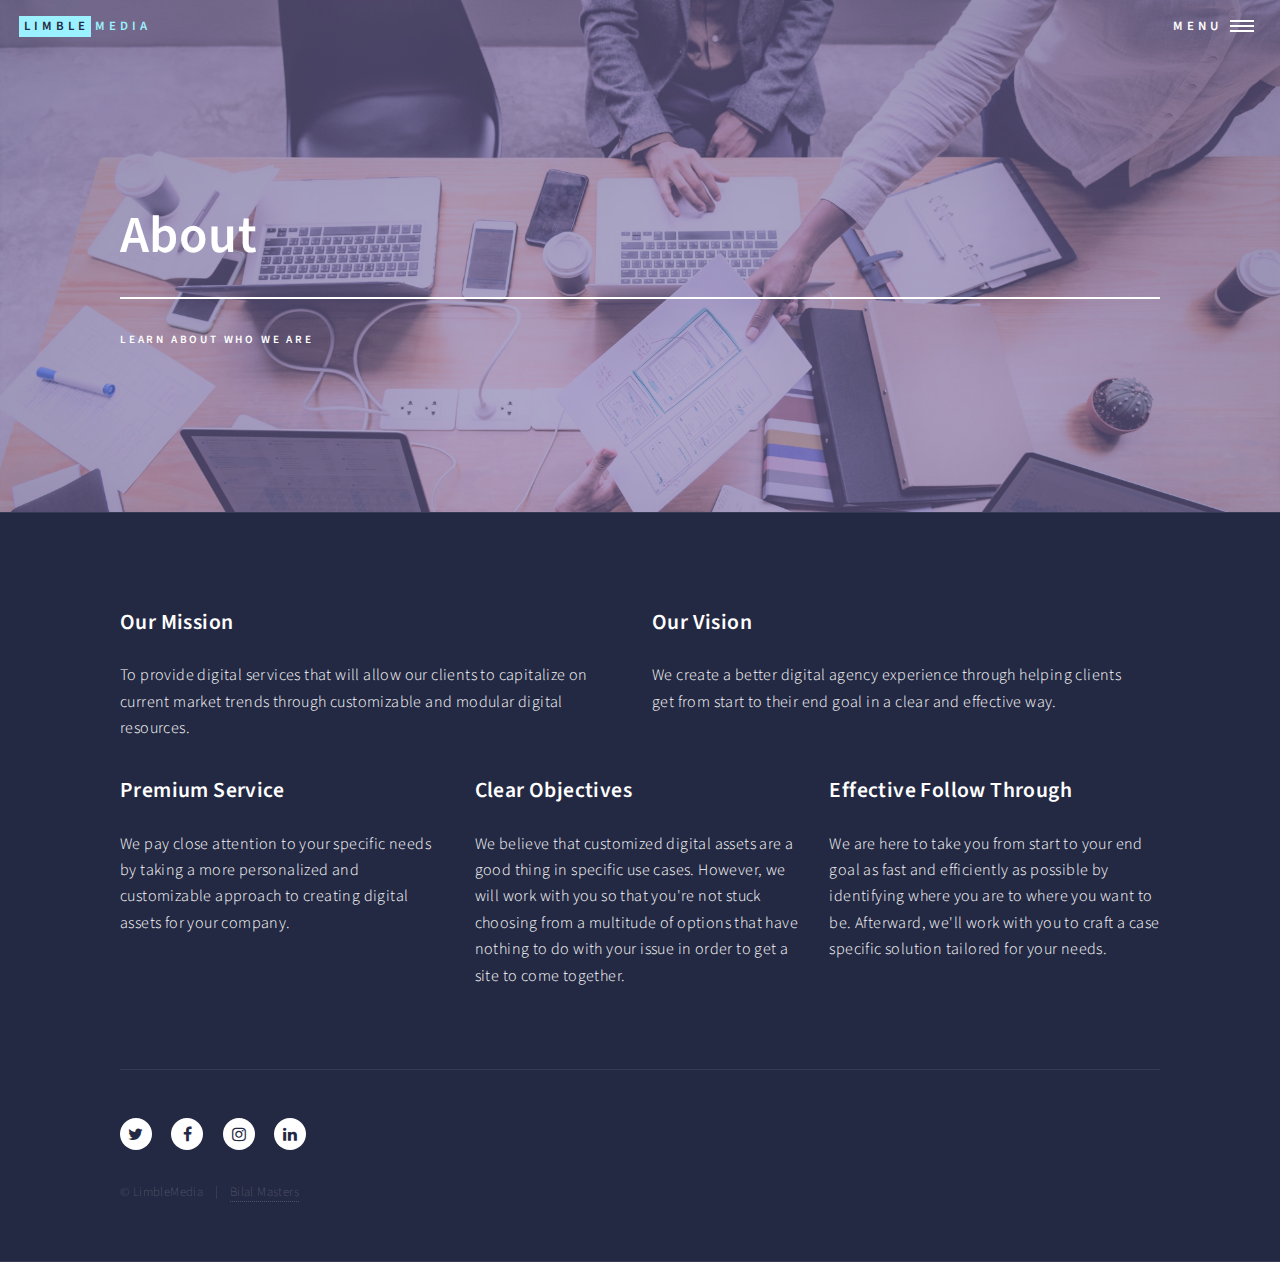
==== commit cc54f1a7: "Changes made to multiple files." ====
--- a/about.html
+++ b/about.html
@@ -13,7 +13,7 @@
 			<div id="wrapper">
 
 				<!-- Header -->
-					<header id="header">
+					<header id="header" class="alt">
 						<a href="index.html" class="logo"><strong>Limble</strong><span>Media</span></a>
 						<nav>
 							<a href="#menu">Menu</a>
@@ -36,13 +36,23 @@
 
 				<!-- Main -->
 					<div id="main" class="alt">
-
+                        <section id="banner" class="style2">
+						<div class="inner">
+							<span class="image">
+								<img src="images/meeting-2.jpg" alt="" />
+							</span>
+							<header class="major">
+								<h1>About</h1>
+							</header>
+							<div class="content">
+								<p>learn about who we are</p>
+							</div>
+						</div>
+					</section>
 						<!-- One -->
 							<section id="one">
 								<div class="inner">
-									<header class="major">
-										<h1>About Us</h1>
-									</header>
+									
 
 									<!-- Content -->
 										<h2 id="content"></h2>
@@ -79,11 +89,10 @@
 					<footer id="footer">
 						<div class="inner">
 							<ul class="icons">
-								<li><a href="#" class="icon alt fa-twitter"><span class="label">Twitter</span></a></li>
-								<li><a href="#" class="icon alt fa-facebook"><span class="label">Facebook</span></a></li>
-								<li><a href="#" class="icon alt fa-instagram"><span class="label">Instagram</span></a></li>
-								<li><a href="#" class="icon alt fa-github"><span class="label">GitHub</span></a></li>
-								<li><a href="#" class="icon alt fa-linkedin"><span class="label">LinkedIn</span></a></li>
+								<li><a href="https://twitter.com/BilalMasters" class="icon alt fa-twitter"><span class="label">Twitter</span></a></li>
+								<li><a href="https://www.facebook.com/LimbleMedia-506313386501733/?modal=admin_todo_tour" class="icon alt fa-facebook"><span class="label">Facebook</span></a></li>
+								<li><a href="https://www.instagram.com/limblemedia/?hl=en" class="icon alt fa-instagram"><span class="label">Instagram</span></a></li>
+								<li><a href="https://www.linkedin.com/company/limblemedia/" class="icon alt fa-linkedin"><span class="label">LinkedIn</span></a></li>
 							</ul>
 							<ul class="copyright">
 								<li>&copy; LimbleMedia</li><li><a href="https://www.bilalmasters.com/">Bilal Masters</a></li>
